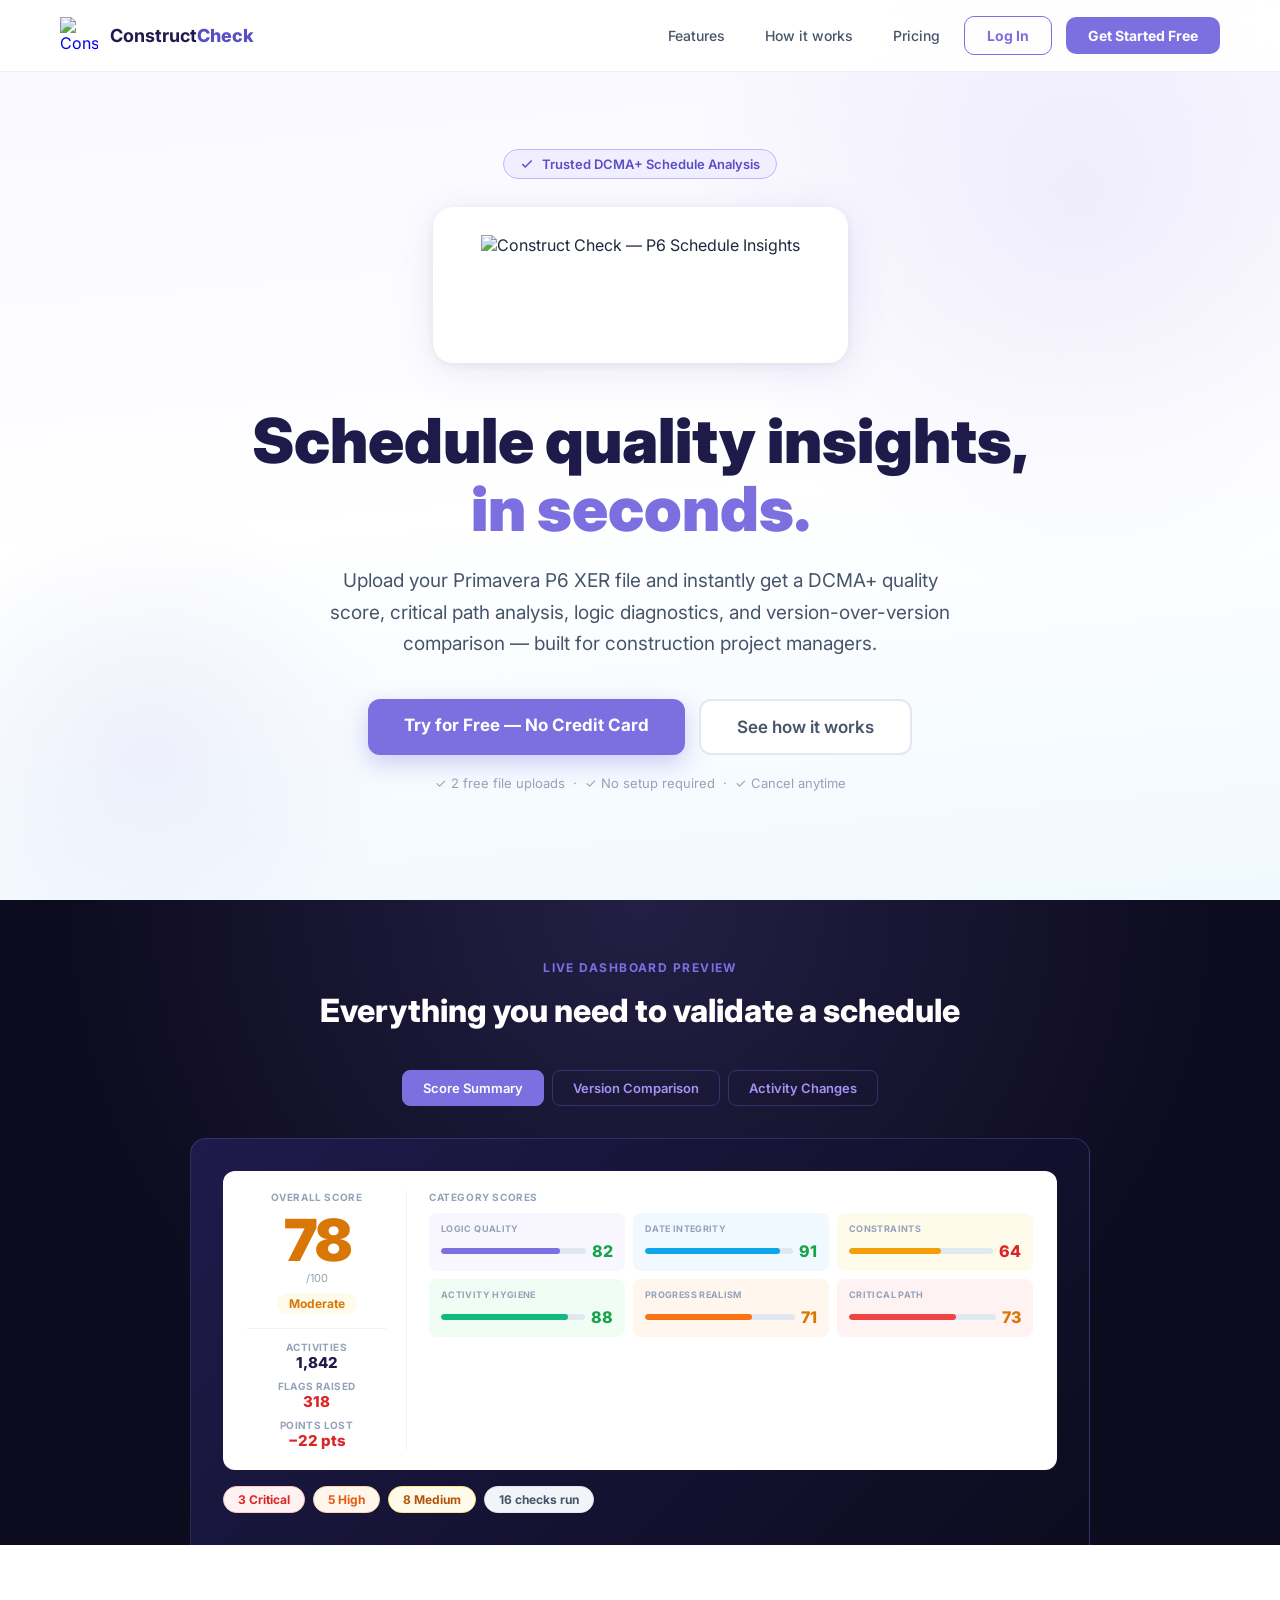
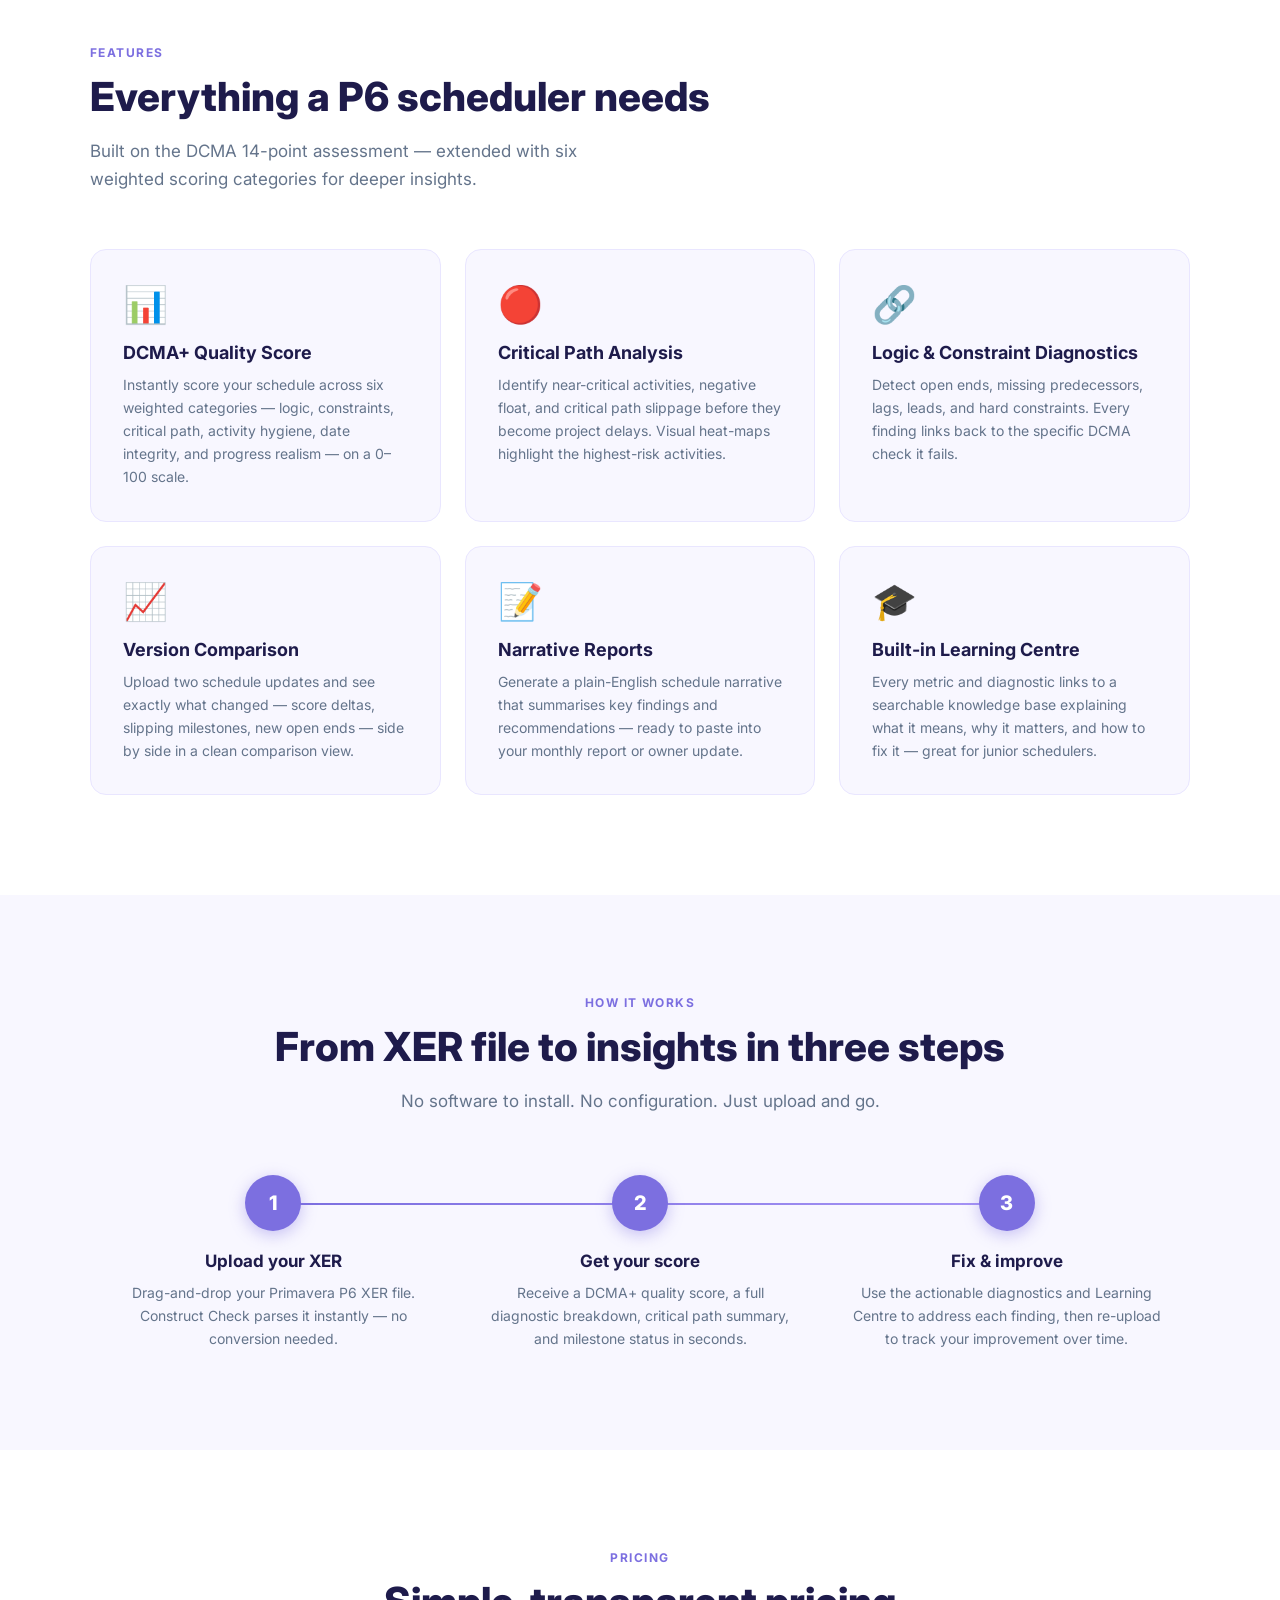
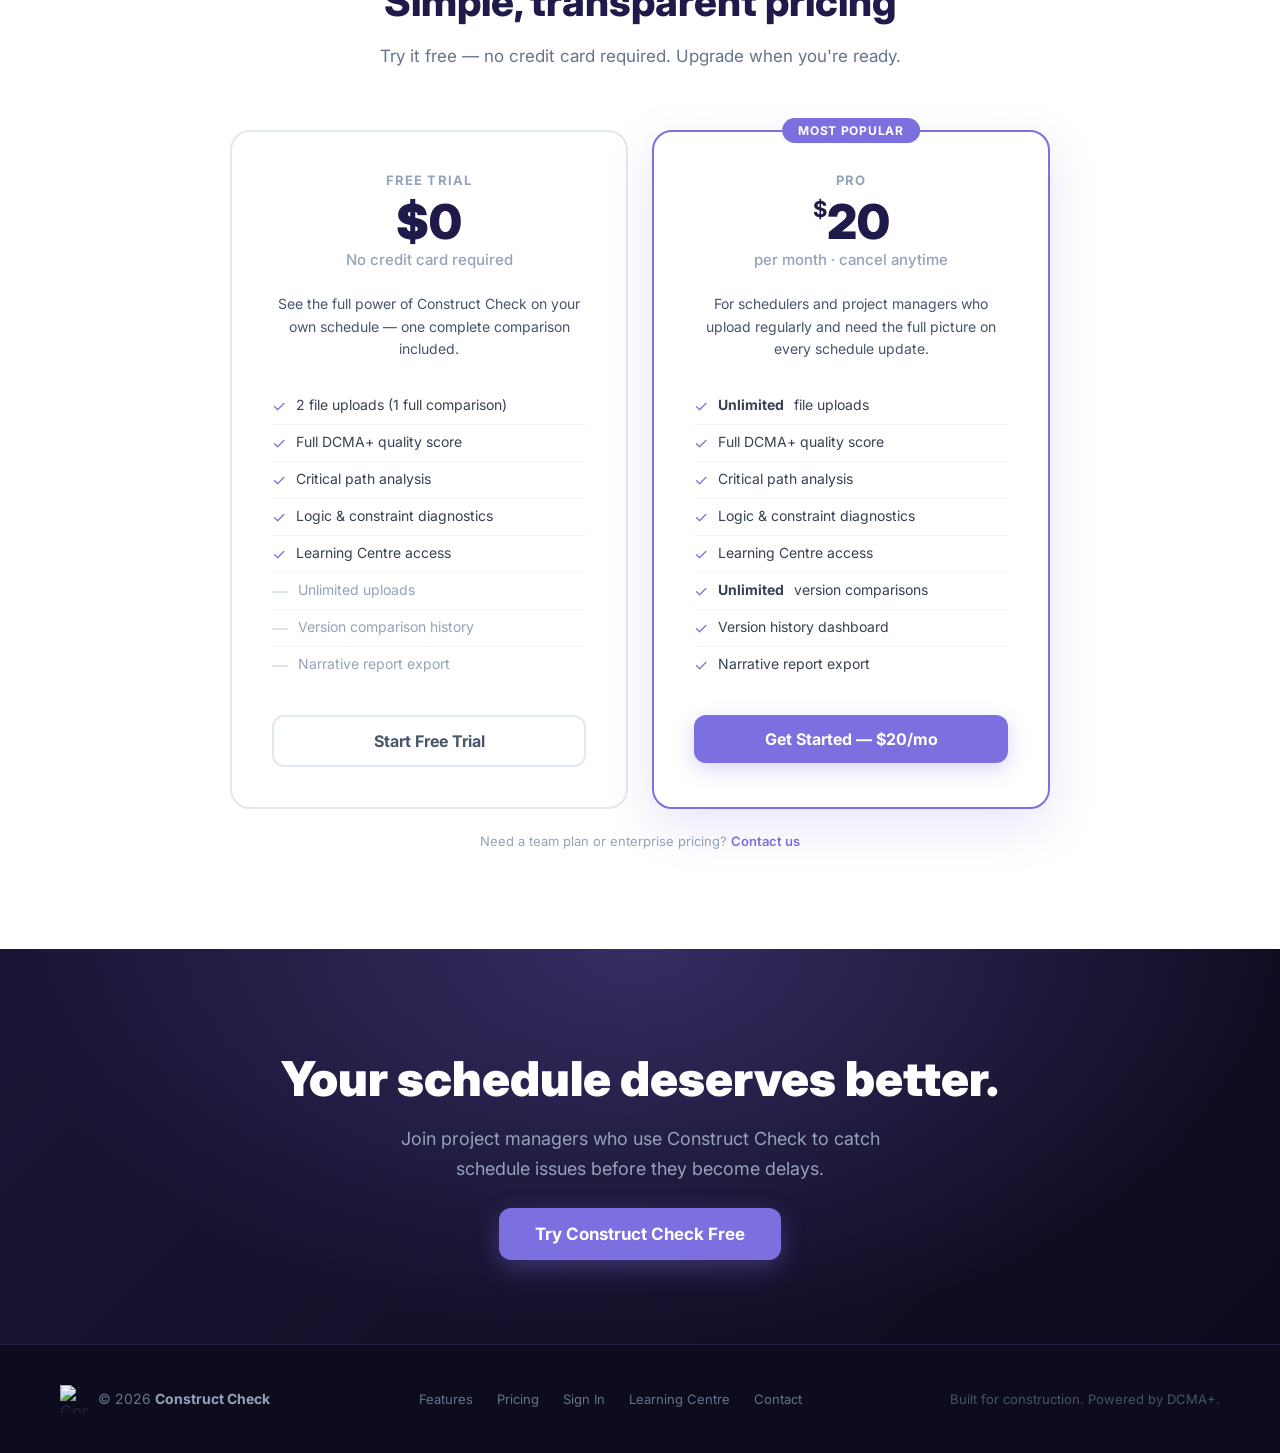
==== index.html @ 9987116f "Redesign login page (Google OAuth, email-only reset, password toggle) + rich home preview mockups - " ====
<!DOCTYPE html>
<html lang="en">
<head>
  <meta charset="UTF-8"/>
  <meta name="viewport" content="width=device-width, initial-scale=1.0"/>
  <title>Construct Check – P6 Schedule Insights</title>
  <meta name="description" content="Validate your Primavera P6 schedule instantly. DCMA+ quality scoring, critical path analysis, and version comparison for construction project managers."/>
  <link rel="icon" type="image/x-icon" href="favicon.ico"/>
  <link rel="icon" type="image/png" sizes="32x32" href="favicon-32.png"/>
  <link rel="apple-touch-icon" href="img/logo-192.png"/>
  <link rel="preconnect" href="https://fonts.googleapis.com"/>
  <link href="https://fonts.googleapis.com/css2?family=Inter:wght@400;500;600;700;800;900&display=swap" rel="stylesheet"/>
  <script src="https://cdn.jsdelivr.net/npm/@supabase/supabase-js@2/dist/umd/supabase.min.js"></script>
  <script src="js/supabase-config.js"></script>
  <script src="js/auth.js"></script>
  <style>
    *, *::before, *::after { box-sizing: border-box; margin: 0; padding: 0; }
    html { scroll-behavior: smooth; }
    body { font-family: 'Inter', sans-serif; color: #1e293b; background: #fff; overflow-x: hidden; }

    /* ── NAV ── */
    .nav {
      position: fixed; top: 0; left: 0; right: 0; z-index: 100;
      display: flex; align-items: center; justify-content: space-between;
      padding: 0 60px; height: 72px;
      background: rgba(255,255,255,0.92); backdrop-filter: blur(12px);
      border-bottom: 1px solid rgba(0,0,0,0.06);
      transition: box-shadow 0.3s;
    }
    .nav.scrolled { box-shadow: 0 4px 24px rgba(0,0,0,0.08); }
    .nav-brand { display: flex; align-items: center; gap: 12px; text-decoration: none; }
    .nav-brand img { width: 38px; height: 38px; }
    .nav-brand-name { font-size: 18px; font-weight: 700; color: #1e1b4b; }
    .nav-brand-name strong { color: #5b4ec4; font-weight: 800; }
    .nav-links { display: flex; align-items: center; gap: 8px; }
    .nav-link { padding: 8px 16px; font-size: 14px; font-weight: 500; color: #475569; text-decoration: none; border-radius: 8px; transition: color 0.2s, background 0.2s; }
    .nav-link:hover { color: #5b4ec4; background: #f0eeff; }
    .nav-btn {
      padding: 10px 22px; font-size: 14px; font-weight: 700; border-radius: 10px;
      text-decoration: none; transition: all 0.2s; cursor: pointer; border: none; font-family: 'Inter', sans-serif;
    }
    .nav-btn-outline { border: 1.5px solid #7c6fe0; color: #7c6fe0; background: transparent; }
    .nav-btn-outline:hover { background: #f0eeff; }
    .nav-btn-solid { background: #7c6fe0; color: #fff; margin-left: 6px; }
    .nav-btn-solid:hover { background: #5b4ec4; }

    /* ── HERO ── */
    .hero {
      min-height: 100vh; display: flex; flex-direction: column;
      align-items: center; justify-content: center; text-align: center;
      padding: 120px 24px 80px;
      background: linear-gradient(175deg, #f8f7ff 0%, #fff 55%, #f0f9ff 100%);
      position: relative; overflow: hidden;
    }
    .hero::before {
      content: ''; position: absolute; width: 800px; height: 800px;
      border-radius: 50%; background: radial-gradient(circle, rgba(124,111,224,0.10) 0%, transparent 70%);
      top: -200px; right: -200px; pointer-events: none;
    }
    .hero::after {
      content: ''; position: absolute; width: 500px; height: 500px;
      border-radius: 50%; background: radial-gradient(circle, rgba(91,78,196,0.07) 0%, transparent 70%);
      bottom: -100px; left: -100px; pointer-events: none;
    }
    .hero-eyebrow {
      display: inline-flex; align-items: center; gap: 8px;
      background: #f0eeff; border: 1px solid #c4b5fd; border-radius: 20px;
      padding: 6px 16px; font-size: 13px; font-weight: 600; color: #5b4ec4;
      margin-bottom: 28px; position: relative; z-index: 1;
    }
    .hero-logo {
      background: #fff; border-radius: 20px; padding: 28px 48px;
      box-shadow: 0 8px 40px rgba(91,78,196,0.12), 0 2px 8px rgba(0,0,0,0.06);
      margin-bottom: 44px; position: relative; z-index: 1;
      display: inline-block;
    }
    .hero-logo img { height: 100px; width: auto; display: block; }
    .hero h1 {
      font-size: clamp(36px, 5vw, 62px); font-weight: 900; color: #1e1b4b;
      line-height: 1.1; margin-bottom: 22px; max-width: 820px;
      position: relative; z-index: 1;
    }
    .hero h1 .accent { color: #7c6fe0; }
    .hero-sub {
      font-size: 19px; color: #475569; line-height: 1.65; max-width: 620px;
      margin: 0 auto 40px; position: relative; z-index: 1;
    }
    .hero-ctas { display: flex; gap: 14px; justify-content: center; flex-wrap: wrap; position: relative; z-index: 1; }
    .btn-hero-primary {
      padding: 16px 36px; background: #7c6fe0; color: #fff; font-size: 17px; font-weight: 700;
      border-radius: 12px; text-decoration: none; transition: all 0.2s;
      box-shadow: 0 8px 24px rgba(124,111,224,0.35);
    }
    .btn-hero-primary:hover { background: #5b4ec4; transform: translateY(-1px); box-shadow: 0 12px 32px rgba(124,111,224,0.4); }
    .btn-hero-secondary {
      padding: 16px 36px; border: 2px solid #e2e8f0; color: #475569; font-size: 17px; font-weight: 600;
      border-radius: 12px; text-decoration: none; transition: all 0.2s; background: #fff;
    }
    .btn-hero-secondary:hover { border-color: #7c6fe0; color: #5b4ec4; background: #f8f7ff; }
    .hero-note { font-size: 13px; color: #94a3b8; margin-top: 20px; position: relative; z-index: 1; }

    /* ── APP PREVIEW ── */
    .preview-section {
      background: #0d0b1e; padding: 60px 60px 0;
      text-align: center; position: relative; overflow: hidden;
    }
    .preview-section::before {
      content: ''; position: absolute; inset: 0;
      background: radial-gradient(ellipse at 50% 0%, rgba(124,111,224,0.2) 0%, transparent 65%);
    }
    .preview-label {
      font-size: 12px; font-weight: 700; color: #7c6fe0; text-transform: uppercase;
      letter-spacing: 0.12em; margin-bottom: 16px; position: relative; z-index: 1;
    }
    .preview-title {
      font-size: 32px; font-weight: 800; color: #fff; margin-bottom: 40px;
      position: relative; z-index: 1;
    }
    .preview-mockup {
      background: linear-gradient(135deg, #1e1b4b, #0d0b1e);
      border-radius: 16px 16px 0 0; border: 1px solid rgba(124,111,224,0.3);
      border-bottom: none; padding: 32px; max-width: 900px; margin: 0 auto;
      position: relative; z-index: 1;
    }
    .mock-score-row { display: flex; gap: 16px; justify-content: center; flex-wrap: wrap; }
    .mock-score-card {
      background: rgba(255,255,255,0.05); border: 1px solid rgba(124,111,224,0.25);
      border-radius: 12px; padding: 20px 24px; flex: 1; min-width: 130px; text-align: center;
    }
    .mock-score-num { font-size: 36px; font-weight: 900; }
    .mock-score-num.green { color: #4ade80; }
    .mock-score-num.amber { color: #fbbf24; }
    .mock-score-num.red { color: #f87171; }
    .mock-score-label { font-size: 11px; color: #94a3b8; text-transform: uppercase; letter-spacing: 0.06em; margin-top: 4px; }
    .mock-bar-row { margin-top: 24px; }
    .mock-bar { height: 10px; background: rgba(255,255,255,0.07); border-radius: 5px; margin: 10px 0; position: relative; overflow: hidden; }
    .mock-bar-fill { height: 100%; border-radius: 5px; }
    .mock-bar-label { display: flex; justify-content: space-between; font-size: 12px; color: #94a3b8; }

    /* ── FEATURES ── */
    .features { padding: 100px 60px; background: #fff; }
    .section-label { font-size: 12px; font-weight: 700; color: #7c6fe0; text-transform: uppercase; letter-spacing: 0.12em; margin-bottom: 12px; }
    .section-title { font-size: clamp(26px, 3.5vw, 40px); font-weight: 800; color: #1e1b4b; margin-bottom: 16px; }
    .section-sub { font-size: 17px; color: #64748b; max-width: 560px; line-height: 1.65; }
    .features-grid {
      display: grid; grid-template-columns: repeat(auto-fit, minmax(280px, 1fr));
      gap: 24px; margin-top: 56px;
    }
    .feature-card {
      background: #f8f7ff; border: 1px solid #e9e6ff; border-radius: 16px;
      padding: 32px; transition: transform 0.2s, box-shadow 0.2s;
    }
    .feature-card:hover { transform: translateY(-4px); box-shadow: 0 16px 40px rgba(124,111,224,0.12); }
    .feature-icon { font-size: 36px; margin-bottom: 16px; }
    .feature-title { font-size: 18px; font-weight: 700; color: #1e1b4b; margin-bottom: 10px; }
    .feature-desc { font-size: 14px; color: #64748b; line-height: 1.65; }

    /* ── HOW IT WORKS ── */
    .how-it-works { padding: 100px 60px; background: #f8f7ff; }
    .steps { display: flex; gap: 0; margin-top: 60px; position: relative; }
    .steps::before {
      content: ''; position: absolute; top: 28px; left: calc(16.66% + 14px);
      right: calc(16.66% + 14px); height: 2px;
      background: linear-gradient(90deg, #7c6fe0, #a593f5);
    }
    .step { flex: 1; text-align: center; padding: 0 24px; position: relative; }
    .step-number {
      width: 56px; height: 56px; border-radius: 50%; background: #7c6fe0;
      color: #fff; font-size: 20px; font-weight: 800; display: flex;
      align-items: center; justify-content: center; margin: 0 auto 20px;
      position: relative; z-index: 1; box-shadow: 0 4px 16px rgba(124,111,224,0.4);
    }
    .step-title { font-size: 17px; font-weight: 700; color: #1e1b4b; margin-bottom: 10px; }
    .step-desc { font-size: 14px; color: #64748b; line-height: 1.65; }

    /* ── PRICING ── */
    .pricing { padding: 100px 60px; background: #fff; }
    .pricing-grid {
      display: grid; grid-template-columns: 1fr 1fr; gap: 24px;
      max-width: 820px; margin: 60px auto 0;
    }
    .pricing-card {
      border: 2px solid #e2e8f0; border-radius: 20px; padding: 40px;
      position: relative; transition: transform 0.2s;
    }
    .pricing-card:hover { transform: translateY(-4px); }
    .pricing-card.featured {
      border-color: #7c6fe0;
      box-shadow: 0 16px 48px rgba(124,111,224,0.18);
    }
    .pricing-badge {
      position: absolute; top: -14px; left: 50%; transform: translateX(-50%);
      background: #7c6fe0; color: #fff; font-size: 12px; font-weight: 700;
      padding: 5px 16px; border-radius: 20px; text-transform: uppercase; letter-spacing: 0.06em;
    }
    .pricing-plan { font-size: 13px; font-weight: 700; color: #94a3b8; text-transform: uppercase; letter-spacing: 0.08em; margin-bottom: 10px; }
    .pricing-price { font-size: 48px; font-weight: 900; color: #1e1b4b; line-height: 1; }
    .pricing-price sup { font-size: 22px; vertical-align: top; margin-top: 10px; font-weight: 700; }
    .pricing-period { font-size: 15px; font-weight: 500; color: #94a3b8; margin-top: 4px; margin-bottom: 24px; }
    .pricing-desc { font-size: 14px; color: #475569; margin-bottom: 28px; line-height: 1.6; }
    .pricing-features { list-style: none; margin-bottom: 32px; }
    .pricing-features li {
      display: flex; align-items: flex-start; gap: 10px;
      font-size: 14px; color: #374151; padding: 8px 0; border-bottom: 1px solid #f1f5f9;
    }
    .pricing-features li:last-child { border-bottom: none; }
    .pricing-features li .check { color: #7c6fe0; font-size: 16px; flex-shrink: 0; }
    .pricing-features li .cross { color: #cbd5e1; font-size: 16px; flex-shrink: 0; }
    .btn-pricing {
      display: block; width: 100%; padding: 14px; border-radius: 12px;
      font-size: 16px; font-weight: 700; text-align: center; text-decoration: none;
      cursor: pointer; border: none; font-family: 'Inter', sans-serif; transition: all 0.2s;
    }
    .btn-pricing-outline { border: 2px solid #e2e8f0; color: #475569; background: #fff; }
    .btn-pricing-outline:hover { border-color: #7c6fe0; color: #5b4ec4; }
    .btn-pricing-solid { background: #7c6fe0; color: #fff; box-shadow: 0 6px 20px rgba(124,111,224,0.3); }
    .btn-pricing-solid:hover { background: #5b4ec4; }

    /* ── CTA BANNER ── */
    .cta-banner {
      padding: 100px 60px; text-align: center;
      background: linear-gradient(135deg, #1a1535 0%, #0d0b1e 100%);
      position: relative; overflow: hidden;
    }
    .cta-banner::before {
      content: ''; position: absolute; inset: 0;
      background: radial-gradient(ellipse at 50% 0%, rgba(124,111,224,0.3) 0%, transparent 70%);
    }
    .cta-banner h2 { font-size: clamp(28px, 4vw, 48px); font-weight: 900; color: #fff; margin-bottom: 16px; position: relative; z-index: 1; }
    .cta-banner p { font-size: 18px; color: #94a3b8; max-width: 520px; margin: 0 auto 40px; line-height: 1.65; position: relative; z-index: 1; }
    .cta-banner .btn-hero-primary { position: relative; z-index: 1; }

    /* ── FOOTER ── */
    footer {
      background: #0d0b1e; padding: 40px 60px;
      display: flex; align-items: center; justify-content: space-between;
      border-top: 1px solid rgba(124,111,224,0.2);
    }
    .footer-brand { display: flex; align-items: center; gap: 10px; }
    .footer-brand img { width: 28px; height: 28px; }
    .footer-brand span { font-size: 14px; color: #64748b; }
    .footer-brand span strong { color: #94a3b8; }
    .footer-links { display: flex; gap: 24px; }
    .footer-links a { font-size: 13px; color: #64748b; text-decoration: none; }
    .footer-links a:hover { color: #a593f5; }
    .footer-copy { font-size: 13px; color: #475569; }

    @media (max-width: 768px) {
      .nav { padding: 0 20px; }
      .nav-links .nav-link { display: none; }
      .hero { padding: 100px 20px 60px; }
      .hero-logo img { height: 64px; }
      .features, .how-it-works, .pricing, .cta-banner { padding: 60px 24px; }
      .preview-section { padding: 40px 24px 0; }
      .steps { flex-direction: column; gap: 32px; }
      .steps::before { display: none; }
      .pricing-grid { grid-template-columns: 1fr; }
      footer { flex-direction: column; gap: 20px; text-align: center; padding: 32px 24px; }
      .footer-links { flex-wrap: wrap; justify-content: center; }
    }

    /* ── PREVIEW TABS ── */
    .prev-tab-btn {
      padding: 9px 20px; border-radius: 8px; border: 1.5px solid rgba(124,111,224,0.3);
      background: transparent; color: #a593f5; font-size: 13px; font-weight: 600;
      cursor: pointer; transition: all 0.2s; font-family: 'Inter', sans-serif;
    }
    .prev-tab-btn.active { background: #7c6fe0; border-color: #7c6fe0; color: #fff; }
    .prev-tab-btn:hover:not(.active) { background: rgba(124,111,224,0.15); }
  </style>
</head>
<body>

<!-- ── NAV ── -->
<nav class="nav" id="mainNav">
  <a href="index.html" class="nav-brand">
    <img src="img/logo.svg" alt="Construct Check"/>
    <span class="nav-brand-name">Construct<strong>Check</strong></span>
  </a>
  <div class="nav-links">
    <a href="#features" class="nav-link">Features</a>
    <a href="#how-it-works" class="nav-link">How it works</a>
    <a href="#pricing" class="nav-link">Pricing</a>
    <a href="login.html" class="nav-btn nav-btn-outline">Log In</a>
    <a href="login.html" class="nav-btn nav-btn-solid">Get Started Free</a>
  </div>
</nav>

<!-- ── HERO ── -->
<section class="hero">
  <div class="hero-eyebrow">
    <svg width="14" height="14" viewBox="0 0 24 24" fill="none" stroke="#5b4ec4" stroke-width="2.5"><polyline points="20 6 9 17 4 12"/></svg>
    Trusted DCMA+ Schedule Analysis
  </div>

  <div class="hero-logo">
    <img src="img/logo-full.svg" alt="Construct Check — P6 Schedule Insights"/>
  </div>

  <h1>Schedule quality insights,<br/><span class="accent">in seconds.</span></h1>
  <p class="hero-sub">
    Upload your Primavera P6 XER file and instantly get a DCMA+ quality score, critical path analysis, logic diagnostics, and version-over-version comparison — built for construction project managers.
  </p>
  <div class="hero-ctas">
    <a href="login.html" class="btn-hero-primary">Try for Free — No Credit Card</a>
    <a href="#how-it-works" class="btn-hero-secondary">See how it works</a>
  </div>
  <p class="hero-note">✓ 2 free file uploads &nbsp;·&nbsp; ✓ No setup required &nbsp;·&nbsp; ✓ Cancel anytime</p>
</section>

<!-- ── APP PREVIEW ── -->
<section class="preview-section">
  <p class="preview-label">Live Dashboard Preview</p>
  <h2 class="preview-title">Everything you need to validate a schedule</h2>

  <!-- Preview tab switcher -->
  <div style="display:flex;justify-content:center;gap:8px;margin-bottom:32px;position:relative;z-index:1;">
    <button class="prev-tab-btn active" onclick="showPreview('score')" id="ptb-score">Score Summary</button>
    <button class="prev-tab-btn" onclick="showPreview('compare')" id="ptb-compare">Version Comparison</button>
    <button class="prev-tab-btn" onclick="showPreview('changes')" id="ptb-changes">Activity Changes</button>
  </div>

  <!-- Score Summary Preview -->
  <div class="preview-mockup" id="preview-score">
    <!-- Top: overall + category cards -->
    <div style="display:grid;grid-template-columns:160px 1fr;gap:0;background:#fff;border-radius:12px;padding:20px 24px;margin-bottom:16px;text-align:left;">
      <div style="text-align:center;padding-right:20px;border-right:1px solid #f1f0fb;">
        <div style="font-size:10px;font-weight:700;color:#94a3b8;text-transform:uppercase;letter-spacing:0.06em;margin-bottom:8px;">Overall Score</div>
        <div style="font-size:58px;font-weight:900;color:#d97706;line-height:1;letter-spacing:-2px;">78</div>
        <div style="font-size:11px;color:#94a3b8;margin-top:2px;">/100</div>
        <div style="margin-top:8px;display:inline-block;padding:3px 12px;background:#fffbeb;color:#d97706;border-radius:20px;font-size:12px;font-weight:700;">Moderate</div>
        <div style="margin-top:14px;border-top:1px solid #f1f0fb;padding-top:12px;display:flex;flex-direction:column;gap:8px;">
          <div><div style="font-size:10px;color:#94a3b8;font-weight:700;text-transform:uppercase;letter-spacing:0.04em;">Activities</div><div style="font-size:15px;font-weight:800;color:#1e1b4b;">1,842</div></div>
          <div><div style="font-size:10px;color:#94a3b8;font-weight:700;text-transform:uppercase;letter-spacing:0.04em;">Flags Raised</div><div style="font-size:15px;font-weight:800;color:#dc2626;">318</div></div>
          <div><div style="font-size:10px;color:#94a3b8;font-weight:700;text-transform:uppercase;letter-spacing:0.04em;">Points Lost</div><div style="font-size:15px;font-weight:800;color:#dc2626;">−22 pts</div></div>
        </div>
      </div>
      <div style="padding-left:22px;">
        <div style="font-size:10px;font-weight:700;color:#94a3b8;text-transform:uppercase;letter-spacing:0.06em;margin-bottom:10px;">Category Scores</div>
        <div style="display:grid;grid-template-columns:repeat(3,1fr);gap:8px;">
          <div style="background:#f8f7ff;border-radius:8px;padding:10px 12px;">
            <div style="font-size:9px;font-weight:700;color:#94a3b8;text-transform:uppercase;letter-spacing:0.04em;margin-bottom:7px;">Logic Quality</div>
            <div style="display:flex;align-items:center;gap:6px;">
              <div style="flex:1;background:#e2e8f0;border-radius:3px;height:6px;overflow:hidden;"><div style="width:82%;background:#7c6fe0;height:100%;border-radius:3px;"></div></div>
              <span style="font-size:16px;font-weight:800;color:#16a34a;">82</span>
            </div>
          </div>
          <div style="background:#f0f9ff;border-radius:8px;padding:10px 12px;">
            <div style="font-size:9px;font-weight:700;color:#94a3b8;text-transform:uppercase;letter-spacing:0.04em;margin-bottom:7px;">Date Integrity</div>
            <div style="display:flex;align-items:center;gap:6px;">
              <div style="flex:1;background:#e2e8f0;border-radius:3px;height:6px;overflow:hidden;"><div style="width:91%;background:#0ea5e9;height:100%;border-radius:3px;"></div></div>
              <span style="font-size:16px;font-weight:800;color:#16a34a;">91</span>
            </div>
          </div>
          <div style="background:#fffbeb;border-radius:8px;padding:10px 12px;">
            <div style="font-size:9px;font-weight:700;color:#94a3b8;text-transform:uppercase;letter-spacing:0.04em;margin-bottom:7px;">Constraints</div>
            <div style="display:flex;align-items:center;gap:6px;">
              <div style="flex:1;background:#e2e8f0;border-radius:3px;height:6px;overflow:hidden;"><div style="width:64%;background:#f59e0b;height:100%;border-radius:3px;"></div></div>
              <span style="font-size:16px;font-weight:800;color:#dc2626;">64</span>
            </div>
          </div>
          <div style="background:#f0fdf4;border-radius:8px;padding:10px 12px;">
            <div style="font-size:9px;font-weight:700;color:#94a3b8;text-transform:uppercase;letter-spacing:0.04em;margin-bottom:7px;">Activity Hygiene</div>
            <div style="display:flex;align-items:center;gap:6px;">
              <div style="flex:1;background:#e2e8f0;border-radius:3px;height:6px;overflow:hidden;"><div style="width:88%;background:#10b981;height:100%;border-radius:3px;"></div></div>
              <span style="font-size:16px;font-weight:800;color:#16a34a;">88</span>
            </div>
          </div>
          <div style="background:#fff7ed;border-radius:8px;padding:10px 12px;">
            <div style="font-size:9px;font-weight:700;color:#94a3b8;text-transform:uppercase;letter-spacing:0.04em;margin-bottom:7px;">Progress Realism</div>
            <div style="display:flex;align-items:center;gap:6px;">
              <div style="flex:1;background:#e2e8f0;border-radius:3px;height:6px;overflow:hidden;"><div style="width:71%;background:#f97316;height:100%;border-radius:3px;"></div></div>
              <span style="font-size:16px;font-weight:800;color:#d97706;">71</span>
            </div>
          </div>
          <div style="background:#fef2f2;border-radius:8px;padding:10px 12px;">
            <div style="font-size:9px;font-weight:700;color:#94a3b8;text-transform:uppercase;letter-spacing:0.04em;margin-bottom:7px;">Critical Path</div>
            <div style="display:flex;align-items:center;gap:6px;">
              <div style="flex:1;background:#e2e8f0;border-radius:3px;height:6px;overflow:hidden;"><div style="width:73%;background:#ef4444;height:100%;border-radius:3px;"></div></div>
              <span style="font-size:16px;font-weight:800;color:#d97706;">73</span>
            </div>
          </div>
        </div>
      </div>
    </div>
    <!-- Issue chips row -->
    <div style="display:flex;gap:8px;flex-wrap:wrap;">
      <span style="padding:5px 14px;background:#fef2f2;color:#dc2626;border:1px solid #fecaca;border-radius:20px;font-size:12px;font-weight:700;">3 Critical</span>
      <span style="padding:5px 14px;background:#fff7ed;color:#ea580c;border:1px solid #fed7aa;border-radius:20px;font-size:12px;font-weight:700;">5 High</span>
      <span style="padding:5px 14px;background:#fffbeb;color:#b45309;border:1px solid #fde68a;border-radius:20px;font-size:12px;font-weight:700;">8 Medium</span>
      <span style="padding:5px 14px;background:#f1f5f9;color:#475569;border:1px solid #e2e8f0;border-radius:20px;font-size:12px;font-weight:700;">16 checks run</span>
    </div>
  </div>

  <!-- Version Comparison Preview -->
  <div class="preview-mockup" id="preview-compare" style="display:none;">
    <div style="background:#fff;border-radius:12px;padding:20px 24px;margin-bottom:16px;text-align:left;">
      <div style="font-size:13px;font-weight:700;color:#1e1b4b;margin-bottom:16px;">Score Category Comparison &nbsp;<span style="font-size:11px;color:#94a3b8;font-weight:400;">Update 3 → Update 4</span></div>
      <div style="display:grid;grid-template-columns:repeat(3,1fr);gap:10px;margin-bottom:14px;">
        <div style="background:#fffbeb;border-radius:8px;padding:10px 12px;">
          <div style="font-size:9px;font-weight:700;color:#94a3b8;text-transform:uppercase;letter-spacing:0.04em;margin-bottom:8px;">Logic Quality</div>
          <div style="margin-bottom:5px;"><div style="display:flex;justify-content:space-between;margin-bottom:2px;"><span style="font-size:10px;color:#94a3b8;">Prior</span><span style="font-size:11px;color:#94a3b8;font-weight:600;">84</span></div><div style="background:#e2e8f0;border-radius:3px;height:5px;overflow:hidden;"><div style="width:84%;background:#94a3b8;height:100%;border-radius:3px;"></div></div></div>
          <div style="margin-bottom:7px;"><div style="display:flex;justify-content:space-between;margin-bottom:2px;"><span style="font-size:10px;font-weight:600;color:#374151;">Current</span><span style="font-size:15px;font-weight:800;color:#d97706;">82</span></div><div style="background:#e2e8f0;border-radius:3px;height:7px;overflow:hidden;"><div style="width:82%;background:#7c6fe0;height:100%;border-radius:3px;"></div></div></div>
          <div style="border-top:1px solid #dc262633;padding-top:6px;display:flex;justify-content:space-between;"><span style="font-size:10px;color:#64748b;">Change</span><span style="font-size:12px;font-weight:700;color:#dc2626;">-2 ↓</span></div>
        </div>
        <div style="background:#f0f9ff;border-radius:8px;padding:10px 12px;">
          <div style="font-size:9px;font-weight:700;color:#94a3b8;text-transform:uppercase;letter-spacing:0.04em;margin-bottom:8px;">Date Integrity</div>
          <div style="margin-bottom:5px;"><div style="display:flex;justify-content:space-between;margin-bottom:2px;"><span style="font-size:10px;color:#94a3b8;">Prior</span><span style="font-size:11px;color:#94a3b8;font-weight:600;">88</span></div><div style="background:#e2e8f0;border-radius:3px;height:5px;overflow:hidden;"><div style="width:88%;background:#94a3b8;height:100%;border-radius:3px;"></div></div></div>
          <div style="margin-bottom:7px;"><div style="display:flex;justify-content:space-between;margin-bottom:2px;"><span style="font-size:10px;font-weight:600;color:#374151;">Current</span><span style="font-size:15px;font-weight:800;color:#16a34a;">91</span></div><div style="background:#e2e8f0;border-radius:3px;height:7px;overflow:hidden;"><div style="width:91%;background:#0ea5e9;height:100%;border-radius:3px;"></div></div></div>
          <div style="border-top:1px solid #16a34a33;padding-top:6px;display:flex;justify-content:space-between;"><span style="font-size:10px;color:#64748b;">Change</span><span style="font-size:12px;font-weight:700;color:#16a34a;">+3 ↑</span></div>
        </div>
        <div style="background:#fef2f2;border-radius:8px;padding:10px 12px;">
          <div style="font-size:9px;font-weight:700;color:#94a3b8;text-transform:uppercase;letter-spacing:0.04em;margin-bottom:8px;">Constraints</div>
          <div style="margin-bottom:5px;"><div style="display:flex;justify-content:space-between;margin-bottom:2px;"><span style="font-size:10px;color:#94a3b8;">Prior</span><span style="font-size:11px;color:#94a3b8;font-weight:600;">70</span></div><div style="background:#e2e8f0;border-radius:3px;height:5px;overflow:hidden;"><div style="width:70%;background:#94a3b8;height:100%;border-radius:3px;"></div></div></div>
          <div style="margin-bottom:7px;"><div style="display:flex;justify-content:space-between;margin-bottom:2px;"><span style="font-size:10px;font-weight:600;color:#374151;">Current</span><span style="font-size:15px;font-weight:800;color:#dc2626;">64</span></div><div style="background:#e2e8f0;border-radius:3px;height:7px;overflow:hidden;"><div style="width:64%;background:#f59e0b;height:100%;border-radius:3px;"></div></div></div>
          <div style="border-top:1px solid #dc262633;padding-top:6px;display:flex;justify-content:space-between;"><span style="font-size:10px;color:#64748b;">Change</span><span style="font-size:12px;font-weight:700;color:#dc2626;">-6 ↓</span></div>
        </div>
        <div style="background:#f0fdf4;border-radius:8px;padding:10px 12px;">
          <div style="font-size:9px;font-weight:700;color:#94a3b8;text-transform:uppercase;letter-spacing:0.04em;margin-bottom:8px;">Activity Hygiene</div>
          <div style="margin-bottom:5px;"><div style="display:flex;justify-content:space-between;margin-bottom:2px;"><span style="font-size:10px;color:#94a3b8;">Prior</span><span style="font-size:11px;color:#94a3b8;font-weight:600;">85</span></div><div style="background:#e2e8f0;border-radius:3px;height:5px;overflow:hidden;"><div style="width:85%;background:#94a3b8;height:100%;border-radius:3px;"></div></div></div>
          <div style="margin-bottom:7px;"><div style="display:flex;justify-content:space-between;margin-bottom:2px;"><span style="font-size:10px;font-weight:600;color:#374151;">Current</span><span style="font-size:15px;font-weight:800;color:#16a34a;">88</span></div><div style="background:#e2e8f0;border-radius:3px;height:7px;overflow:hidden;"><div style="width:88%;background:#10b981;height:100%;border-radius:3px;"></div></div></div>
          <div style="border-top:1px solid #16a34a33;padding-top:6px;display:flex;justify-content:space-between;"><span style="font-size:10px;color:#64748b;">Change</span><span style="font-size:12px;font-weight:700;color:#16a34a;">+3 ↑</span></div>
        </div>
        <div style="background:#fff7ed;border-radius:8px;padding:10px 12px;">
          <div style="font-size:9px;font-weight:700;color:#94a3b8;text-transform:uppercase;letter-spacing:0.04em;margin-bottom:8px;">Progress Realism</div>
          <div style="margin-bottom:5px;"><div style="display:flex;justify-content:space-between;margin-bottom:2px;"><span style="font-size:10px;color:#94a3b8;">Prior</span><span style="font-size:11px;color:#94a3b8;font-weight:600;">68</span></div><div style="background:#e2e8f0;border-radius:3px;height:5px;overflow:hidden;"><div style="width:68%;background:#94a3b8;height:100%;border-radius:3px;"></div></div></div>
          <div style="margin-bottom:7px;"><div style="display:flex;justify-content:space-between;margin-bottom:2px;"><span style="font-size:10px;font-weight:600;color:#374151;">Current</span><span style="font-size:15px;font-weight:800;color:#d97706;">71</span></div><div style="background:#e2e8f0;border-radius:3px;height:7px;overflow:hidden;"><div style="width:71%;background:#f97316;height:100%;border-radius:3px;"></div></div></div>
          <div style="border-top:1px solid #16a34a33;padding-top:6px;display:flex;justify-content:space-between;"><span style="font-size:10px;color:#64748b;">Change</span><span style="font-size:12px;font-weight:700;color:#16a34a;">+3 ↑</span></div>
        </div>
        <div style="background:#fef2f2;border-radius:8px;padding:10px 12px;">
          <div style="font-size:9px;font-weight:700;color:#94a3b8;text-transform:uppercase;letter-spacing:0.04em;margin-bottom:8px;">Critical Path</div>
          <div style="margin-bottom:5px;"><div style="display:flex;justify-content:space-between;margin-bottom:2px;"><span style="font-size:10px;color:#94a3b8;">Prior</span><span style="font-size:11px;color:#94a3b8;font-weight:600;">76</span></div><div style="background:#e2e8f0;border-radius:3px;height:5px;overflow:hidden;"><div style="width:76%;background:#94a3b8;height:100%;border-radius:3px;"></div></div></div>
          <div style="margin-bottom:7px;"><div style="display:flex;justify-content:space-between;margin-bottom:2px;"><span style="font-size:10px;font-weight:600;color:#374151;">Current</span><span style="font-size:15px;font-weight:800;color:#d97706;">73</span></div><div style="background:#e2e8f0;border-radius:3px;height:7px;overflow:hidden;"><div style="width:73%;background:#ef4444;height:100%;border-radius:3px;"></div></div></div>
          <div style="border-top:1px solid #dc262633;padding-top:6px;display:flex;justify-content:space-between;"><span style="font-size:10px;color:#64748b;">Change</span><span style="font-size:12px;font-weight:700;color:#dc2626;">-3 ↓</span></div>
        </div>
      </div>
      <div style="background:#1e1b4b;border-radius:10px;padding:14px 18px;display:flex;align-items:center;gap:20px;">
        <div>
          <div style="font-size:10px;font-weight:700;color:#94a3b8;text-transform:uppercase;letter-spacing:0.05em;margin-bottom:4px;">Overall Score</div>
          <div style="display:flex;align-items:baseline;gap:10px;">
            <span style="font-size:14px;color:#94a3b8;">76 prior</span>
            <span style="font-size:28px;font-weight:900;color:#d97706;line-height:1;">78</span>
            <span style="font-size:14px;font-weight:700;color:#16a34a;">+2 ↑</span>
          </div>
        </div>
        <div style="flex:1;">
          <div style="background:rgba(255,255,255,0.1);border-radius:4px;height:8px;overflow:hidden;margin-bottom:6px;"><div style="width:76%;background:#94a3b8;height:100%;border-radius:4px;"></div></div>
          <div style="background:rgba(255,255,255,0.1);border-radius:4px;height:8px;overflow:hidden;"><div style="width:78%;background:#d97706;height:100%;border-radius:4px;"></div></div>
        </div>
      </div>
    </div>
  </div>

  <!-- Activity Changes Preview -->
  <div class="preview-mockup" id="preview-changes" style="display:none;text-align:left;">
    <div style="background:#fff;border-radius:12px;padding:0;overflow:hidden;">
      <div style="padding:14px 20px;border-bottom:1px solid #f1f5f9;display:flex;align-items:center;justify-content:space-between;">
        <span style="font-size:13px;font-weight:700;color:#1e1b4b;">Activity Changes &nbsp;<span style="background:#f0eeff;color:#7c6fe0;border-radius:20px;padding:2px 10px;font-size:11px;">48 changes</span></span>
        <span style="font-size:12px;color:#94a3b8;">Update 3 → Update 4</span>
      </div>
      <table style="width:100%;border-collapse:collapse;font-size:12px;">
        <thead>
          <tr style="background:#f8fafc;">
            <th style="padding:9px 14px;text-align:left;font-size:10px;font-weight:700;color:#64748b;text-transform:uppercase;letter-spacing:0.05em;border-bottom:1px solid #e2e8f0;">Activity ID</th>
            <th style="padding:9px 14px;text-align:left;font-size:10px;font-weight:700;color:#64748b;text-transform:uppercase;letter-spacing:0.05em;border-bottom:1px solid #e2e8f0;">Activity Name</th>
            <th style="padding:9px 14px;text-align:left;font-size:10px;font-weight:700;color:#94a3b8;text-transform:uppercase;letter-spacing:0.05em;border-bottom:1px solid #e2e8f0;">Start — Prior</th>
            <th style="padding:9px 14px;text-align:left;font-size:10px;font-weight:700;color:#1e1b4b;text-transform:uppercase;letter-spacing:0.05em;border-bottom:1px solid #e2e8f0;">Start — Current</th>
            <th style="padding:9px 14px;text-align:left;font-size:10px;font-weight:700;color:#94a3b8;text-transform:uppercase;letter-spacing:0.05em;border-bottom:1px solid #e2e8f0;">Finish — Prior</th>
            <th style="padding:9px 14px;text-align:left;font-size:10px;font-weight:700;color:#1e1b4b;text-transform:uppercase;letter-spacing:0.05em;border-bottom:1px solid #e2e8f0;">Finish — Current</th>
            <th style="padding:9px 14px;text-align:right;font-size:10px;font-weight:700;color:#64748b;text-transform:uppercase;letter-spacing:0.05em;border-bottom:1px solid #e2e8f0;">Variance</th>
          </tr>
        </thead>
        <tbody>
          <tr style="background:#fff;">
            <td style="padding:9px 14px;border-bottom:1px solid #f8fafc;"><code style="font-size:11px;background:#f1f5f9;padding:2px 6px;border-radius:4px;color:#475569;">CN.205.1040</code></td>
            <td style="padding:9px 14px;border-bottom:1px solid #f8fafc;color:#1e1b4b;font-weight:500;max-width:220px;overflow:hidden;text-overflow:ellipsis;white-space:nowrap;">Install Primary Structural Steel</td>
            <td style="padding:9px 14px;border-bottom:1px solid #f8fafc;color:#94a3b8;">Mar 3, 2026</td>
            <td style="padding:9px 14px;border-bottom:1px solid #f8fafc;color:#1e1b4b;font-weight:600;">Mar 10, 2026</td>
            <td style="padding:9px 14px;border-bottom:1px solid #f8fafc;color:#94a3b8;">Apr 18, 2026</td>
            <td style="padding:9px 14px;border-bottom:1px solid #f8fafc;color:#1e1b4b;font-weight:600;">Apr 25, 2026</td>
            <td style="padding:9px 14px;border-bottom:1px solid #f8fafc;text-align:right;font-weight:700;color:#dc2626;">+7d</td>
          </tr>
          <tr style="background:#fafafa;">
            <td style="padding:9px 14px;border-bottom:1px solid #f8fafc;"><code style="font-size:11px;background:#f1f5f9;padding:2px 6px;border-radius:4px;color:#475569;">CN.310.2210</code></td>
            <td style="padding:9px 14px;border-bottom:1px solid #f8fafc;color:#1e1b4b;font-weight:500;max-width:220px;overflow:hidden;text-overflow:ellipsis;white-space:nowrap;">Mechanical Rough-In — Level 3</td>
            <td style="padding:9px 14px;border-bottom:1px solid #f8fafc;color:#94a3b8;">Apr 14, 2026</td>
            <td style="padding:9px 14px;border-bottom:1px solid #f8fafc;color:#1e1b4b;font-weight:600;">Apr 14, 2026</td>
            <td style="padding:9px 14px;border-bottom:1px solid #f8fafc;color:#94a3b8;">May 29, 2026</td>
            <td style="padding:9px 14px;border-bottom:1px solid #f8fafc;color:#1e1b4b;font-weight:600;">Jun 5, 2026</td>
            <td style="padding:9px 14px;border-bottom:1px solid #f8fafc;text-align:right;font-weight:700;color:#dc2626;">+7d</td>
          </tr>
          <tr style="background:#fff;">
            <td style="padding:9px 14px;border-bottom:1px solid #f8fafc;"><code style="font-size:11px;background:#f1f5f9;padding:2px 6px;border-radius:4px;color:#475569;">PC.100.0550</code></td>
            <td style="padding:9px 14px;border-bottom:1px solid #f8fafc;color:#1e1b4b;font-weight:500;max-width:220px;overflow:hidden;text-overflow:ellipsis;white-space:nowrap;">Site Clearing &amp; Grading Complete</td>
            <td style="padding:9px 14px;border-bottom:1px solid #f8fafc;color:#94a3b8;">Feb 2, 2026</td>
            <td style="padding:9px 14px;border-bottom:1px solid #f8fafc;color:#1e1b4b;font-weight:600;">Jan 28, 2026</td>
            <td style="padding:9px 14px;border-bottom:1px solid #f8fafc;color:#94a3b8;">Feb 20, 2026</td>
            <td style="padding:9px 14px;border-bottom:1px solid #f8fafc;color:#1e1b4b;font-weight:600;">Feb 17, 2026</td>
            <td style="padding:9px 14px;border-bottom:1px solid #f8fafc;text-align:right;font-weight:700;color:#16a34a;">−3d</td>
          </tr>
          <tr style="background:#fafafa;">
            <td style="padding:9px 14px;border-bottom:1px solid #f8fafc;"><code style="font-size:11px;background:#f1f5f9;padding:2px 6px;border-radius:4px;color:#475569;">CN.408.3310</code></td>
            <td style="padding:9px 14px;border-bottom:1px solid #f8fafc;color:#1e1b4b;font-weight:500;max-width:220px;overflow:hidden;text-overflow:ellipsis;white-space:nowrap;">HV Cable Terminations — Substation</td>
            <td style="padding:9px 14px;border-bottom:1px solid #f8fafc;color:#94a3b8;">Jun 8, 2026</td>
            <td style="padding:9px 14px;border-bottom:1px solid #f8fafc;color:#1e1b4b;font-weight:600;">Jun 22, 2026</td>
            <td style="padding:9px 14px;border-bottom:1px solid #f8fafc;color:#94a3b8;">Jul 3, 2026</td>
            <td style="padding:9px 14px;border-bottom:1px solid #f8fafc;color:#1e1b4b;font-weight:600;">Jul 17, 2026</td>
            <td style="padding:9px 14px;border-bottom:1px solid #f8fafc;text-align:right;font-weight:700;color:#dc2626;">+14d</td>
          </tr>
        </tbody>
      </table>
      <div style="padding:10px 20px;background:#f8fafc;border-top:1px solid #f1f5f9;font-size:11px;color:#94a3b8;">Showing 4 of 48 changes · <span style="color:#7c6fe0;font-weight:600;">Export to Excel →</span></div>
    </div>
  </div>

</section>

<!-- ── FEATURES ── -->
<section class="features" id="features">
  <div style="max-width:1100px;margin:0 auto;">
    <p class="section-label">Features</p>
    <h2 class="section-title">Everything a P6 scheduler needs</h2>
    <p class="section-sub">Built on the DCMA 14-point assessment — extended with six weighted scoring categories for deeper insights.</p>
    <div class="features-grid">
      <div class="feature-card">
        <div class="feature-icon">📊</div>
        <h3 class="feature-title">DCMA+ Quality Score</h3>
        <p class="feature-desc">Instantly score your schedule across six weighted categories — logic, constraints, critical path, activity hygiene, date integrity, and progress realism — on a 0–100 scale.</p>
      </div>
      <div class="feature-card">
        <div class="feature-icon">🔴</div>
        <h3 class="feature-title">Critical Path Analysis</h3>
        <p class="feature-desc">Identify near-critical activities, negative float, and critical path slippage before they become project delays. Visual heat-maps highlight the highest-risk activities.</p>
      </div>
      <div class="feature-card">
        <div class="feature-icon">🔗</div>
        <h3 class="feature-title">Logic &amp; Constraint Diagnostics</h3>
        <p class="feature-desc">Detect open ends, missing predecessors, lags, leads, and hard constraints. Every finding links back to the specific DCMA check it fails.</p>
      </div>
      <div class="feature-card">
        <div class="feature-icon">📈</div>
        <h3 class="feature-title">Version Comparison</h3>
        <p class="feature-desc">Upload two schedule updates and see exactly what changed — score deltas, slipping milestones, new open ends — side by side in a clean comparison view.</p>
      </div>
      <div class="feature-card">
        <div class="feature-icon">📝</div>
        <h3 class="feature-title">Narrative Reports</h3>
        <p class="feature-desc">Generate a plain-English schedule narrative that summarises key findings and recommendations — ready to paste into your monthly report or owner update.</p>
      </div>
      <div class="feature-card">
        <div class="feature-icon">🎓</div>
        <h3 class="feature-title">Built-in Learning Centre</h3>
        <p class="feature-desc">Every metric and diagnostic links to a searchable knowledge base explaining what it means, why it matters, and how to fix it — great for junior schedulers.</p>
      </div>
    </div>
  </div>
</section>

<!-- ── HOW IT WORKS ── -->
<section class="how-it-works" id="how-it-works">
  <div style="max-width:1100px;margin:0 auto;text-align:center;">
    <p class="section-label">How it works</p>
    <h2 class="section-title">From XER file to insights in three steps</h2>
    <p class="section-sub" style="margin:0 auto">No software to install. No configuration. Just upload and go.</p>
    <div class="steps">
      <div class="step">
        <div class="step-number">1</div>
        <h3 class="step-title">Upload your XER</h3>
        <p class="step-desc">Drag-and-drop your Primavera P6 XER file. Construct Check parses it instantly — no conversion needed.</p>
      </div>
      <div class="step">
        <div class="step-number">2</div>
        <h3 class="step-title">Get your score</h3>
        <p class="step-desc">Receive a DCMA+ quality score, a full diagnostic breakdown, critical path summary, and milestone status in seconds.</p>
      </div>
      <div class="step">
        <div class="step-number">3</div>
        <h3 class="step-title">Fix &amp; improve</h3>
        <p class="step-desc">Use the actionable diagnostics and Learning Centre to address each finding, then re-upload to track your improvement over time.</p>
      </div>
    </div>
  </div>
</section>

<!-- ── PRICING ── -->
<section class="pricing" id="pricing">
  <div style="max-width:1100px;margin:0 auto;text-align:center;">
    <p class="section-label">Pricing</p>
    <h2 class="section-title">Simple, transparent pricing</h2>
    <p class="section-sub" style="margin:0 auto">Try it free — no credit card required. Upgrade when you're ready.</p>
    <div class="pricing-grid">

      <div class="pricing-card">
        <p class="pricing-plan">Free Trial</p>
        <div class="pricing-price">$0</div>
        <p class="pricing-period">No credit card required</p>
        <p class="pricing-desc">See the full power of Construct Check on your own schedule — one complete comparison included.</p>
        <ul class="pricing-features">
          <li><span class="check">✓</span> 2 file uploads (1 full comparison)</li>
          <li><span class="check">✓</span> Full DCMA+ quality score</li>
          <li><span class="check">✓</span> Critical path analysis</li>
          <li><span class="check">✓</span> Logic &amp; constraint diagnostics</li>
          <li><span class="check">✓</span> Learning Centre access</li>
          <li><span class="cross">—</span> <span style="color:#94a3b8">Unlimited uploads</span></li>
          <li><span class="cross">—</span> <span style="color:#94a3b8">Version comparison history</span></li>
          <li><span class="cross">—</span> <span style="color:#94a3b8">Narrative report export</span></li>
        </ul>
        <a href="login.html" class="btn-pricing btn-pricing-outline">Start Free Trial</a>
      </div>

      <div class="pricing-card featured">
        <div class="pricing-badge">Most Popular</div>
        <p class="pricing-plan">Pro</p>
        <div class="pricing-price"><sup>$</sup>20</div>
        <p class="pricing-period">per month · cancel anytime</p>
        <p class="pricing-desc">For schedulers and project managers who upload regularly and need the full picture on every schedule update.</p>
        <ul class="pricing-features">
          <li><span class="check">✓</span> <strong>Unlimited</strong> file uploads</li>
          <li><span class="check">✓</span> Full DCMA+ quality score</li>
          <li><span class="check">✓</span> Critical path analysis</li>
          <li><span class="check">✓</span> Logic &amp; constraint diagnostics</li>
          <li><span class="check">✓</span> Learning Centre access</li>
          <li><span class="check">✓</span> <strong>Unlimited</strong> version comparisons</li>
          <li><span class="check">✓</span> Version history dashboard</li>
          <li><span class="check">✓</span> Narrative report export</li>
        </ul>
        <a href="login.html" class="btn-pricing btn-pricing-solid">Get Started — $20/mo</a>
      </div>

    </div>
    <p style="font-size:13px;color:#94a3b8;margin-top:24px;">
      Need a team plan or enterprise pricing? <a href="mailto:hello@constructcheck.com" style="color:#7c6fe0;text-decoration:none;font-weight:600;">Contact us</a>
    </p>
  </div>
</section>

<!-- ── CTA BANNER ── -->
<section class="cta-banner">
  <h2>Your schedule deserves better.</h2>
  <p>Join project managers who use Construct Check to catch schedule issues before they become delays.</p>
  <a href="login.html" class="btn-hero-primary">Try Construct Check Free</a>
</section>

<!-- ── FOOTER ── -->
<footer>
  <div class="footer-brand">
    <img src="img/logo.svg" alt="Construct Check"/>
    <span>© 2026 <strong>Construct Check</strong></span>
  </div>
  <div class="footer-links">
    <a href="#features">Features</a>
    <a href="#pricing">Pricing</a>
    <a href="login.html">Sign In</a>
    <a href="learn.html">Learning Centre</a>
    <a href="mailto:hello@constructcheck.com">Contact</a>
  </div>
  <div class="footer-copy">Built for construction. Powered by DCMA+.</div>
</footer>

<script>
  window.addEventListener('scroll', () => {
    document.getElementById('mainNav').classList.toggle('scrolled', window.scrollY > 20);
  });

  function showPreview(name) {
    ['score','compare','changes'].forEach(n => {
      document.getElementById('preview-' + n).style.display = n === name ? '' : 'none';
      document.getElementById('ptb-' + n).classList.toggle('active', n === name);
    });
  }
</script>
</body>
</html>
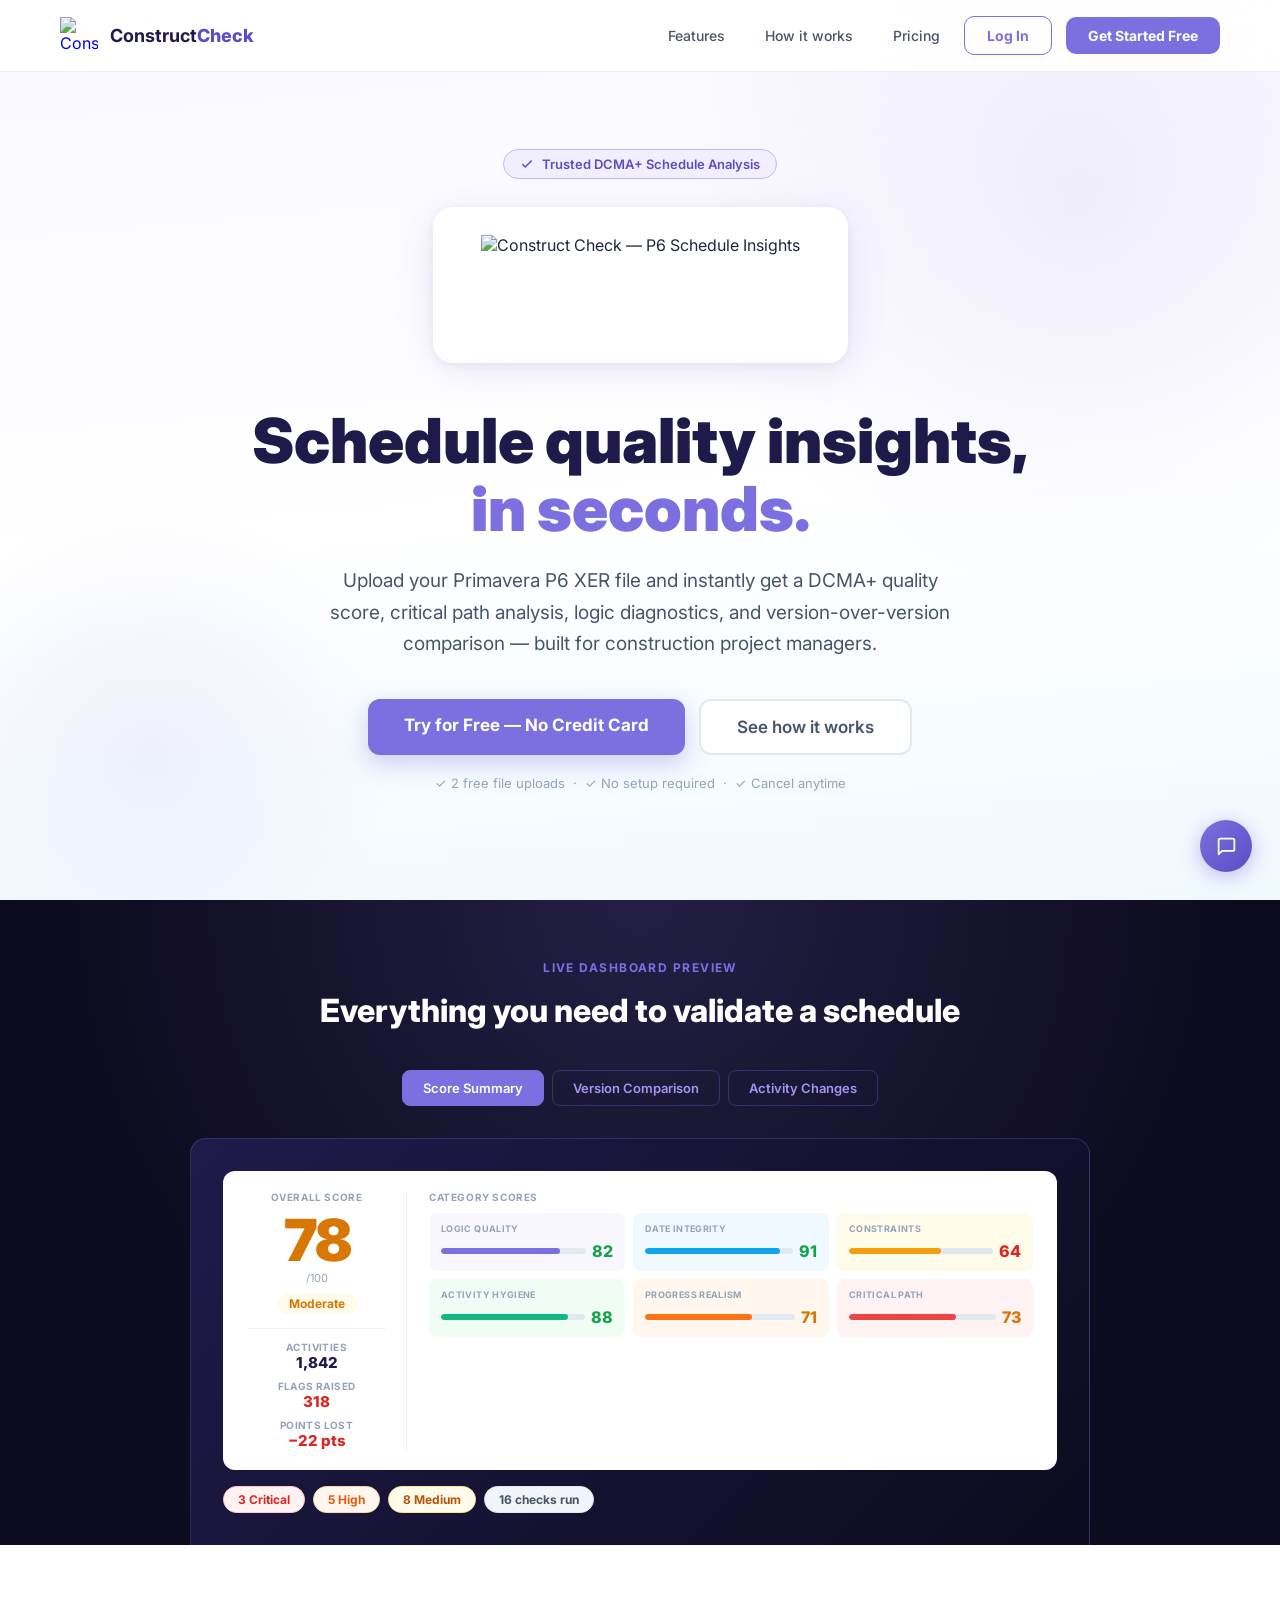
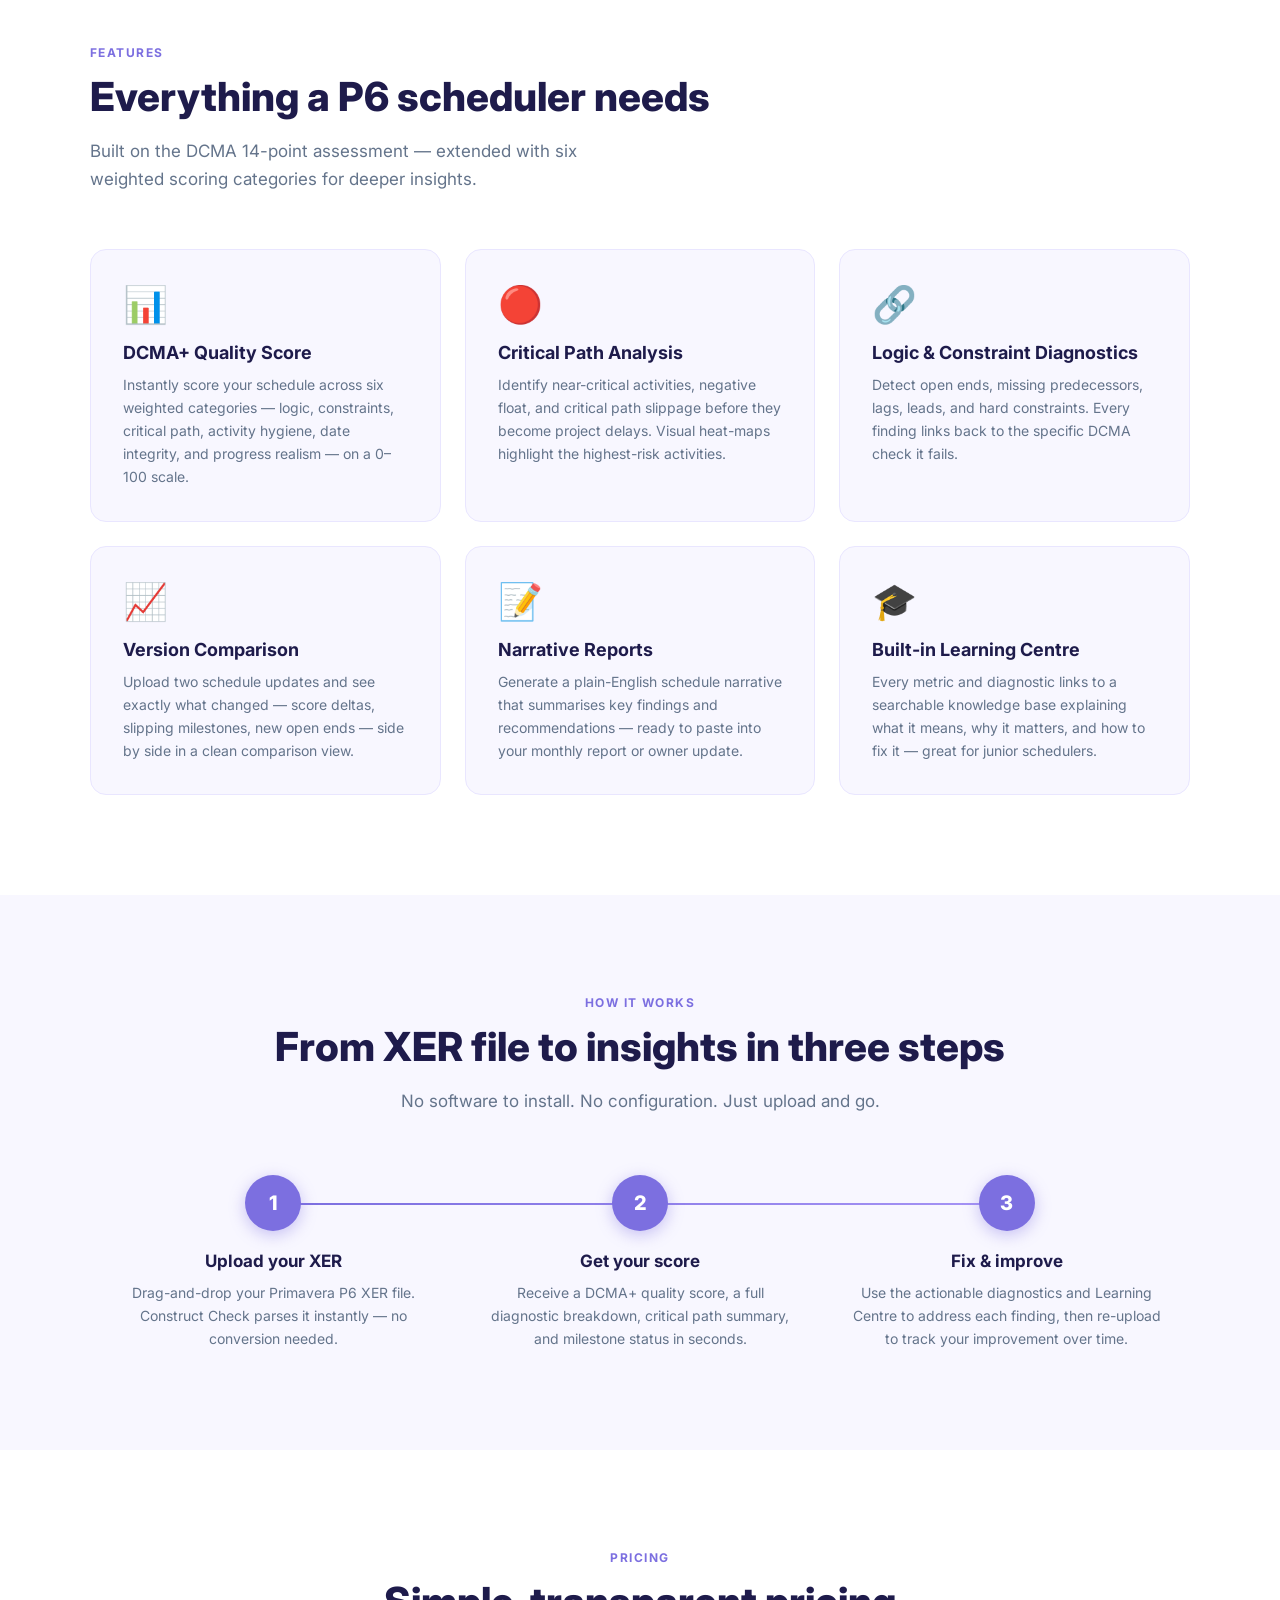
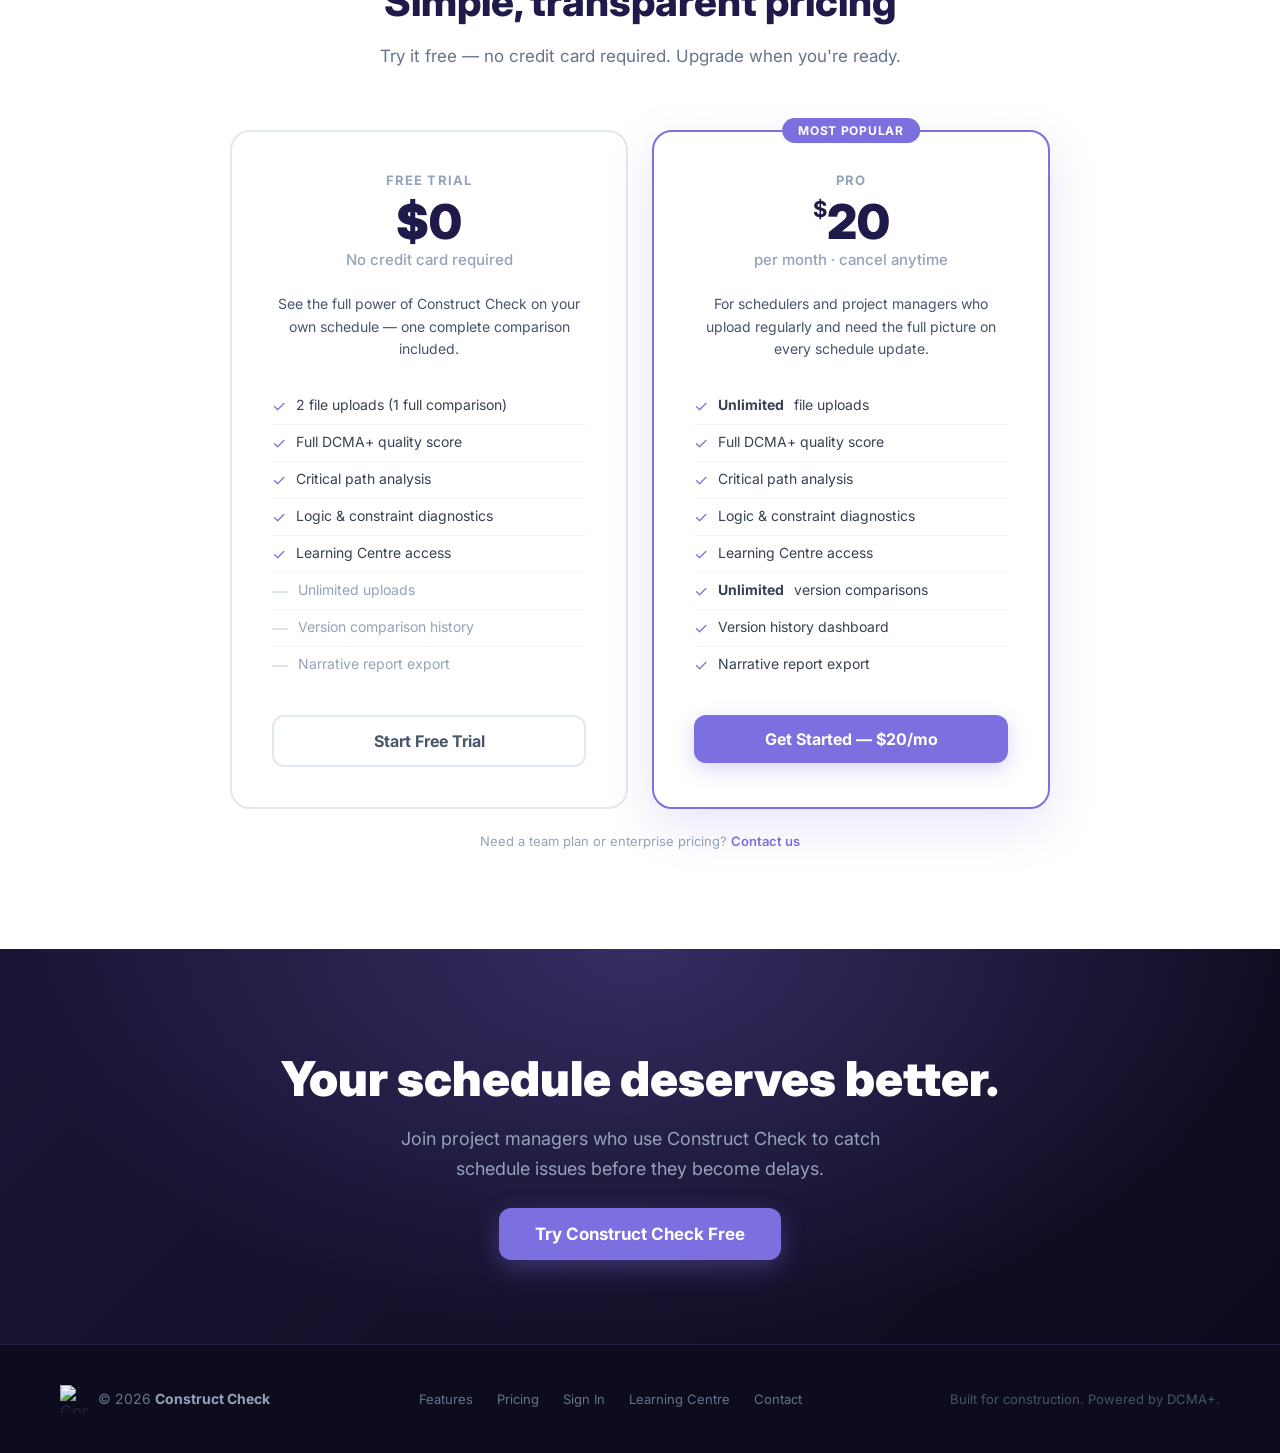
==== commit 4a63885b: "Add floating Feedback Widget — Report an Issue on every page • Floating purple chat-bubble button (b" ====
--- a/index.html
+++ b/index.html
@@ -669,5 +669,6 @@
     });
   }
 </script>
+<script src="js/feedback-widget.js"></script>
 </body>
 </html>
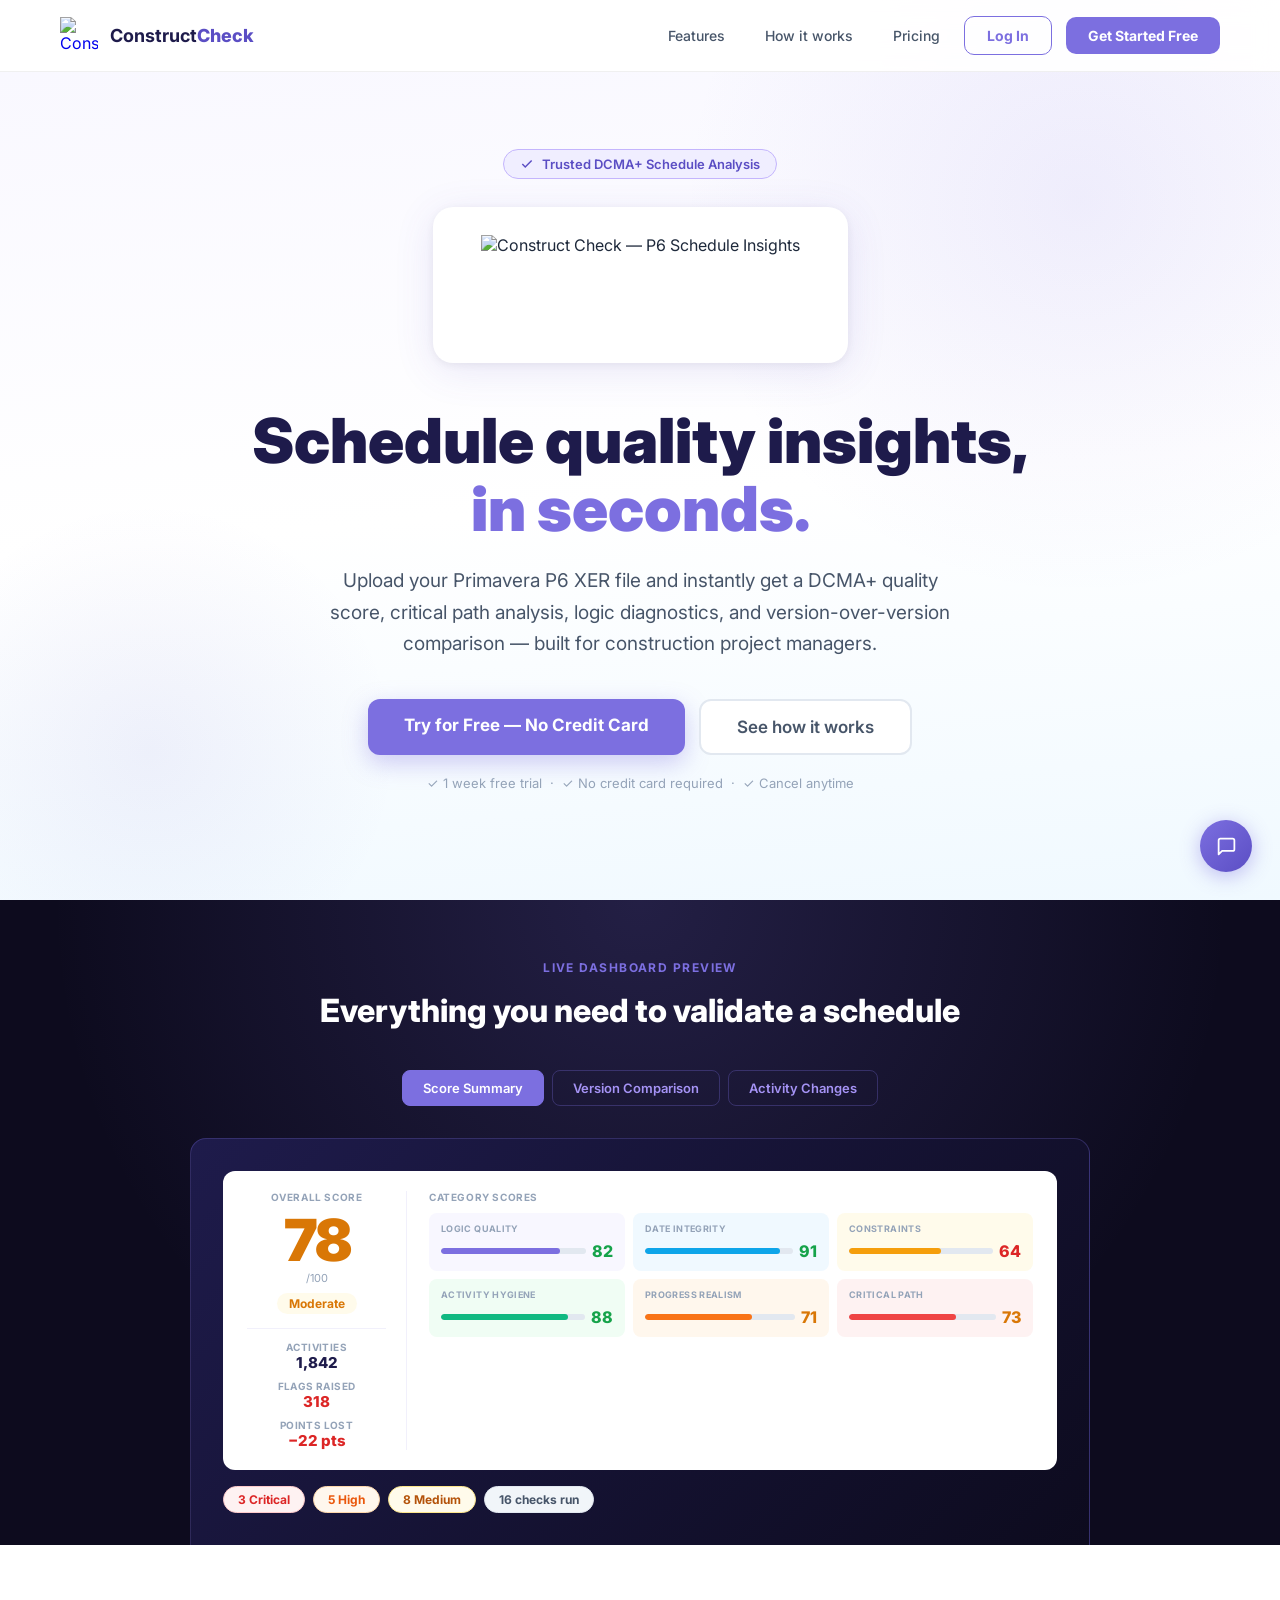
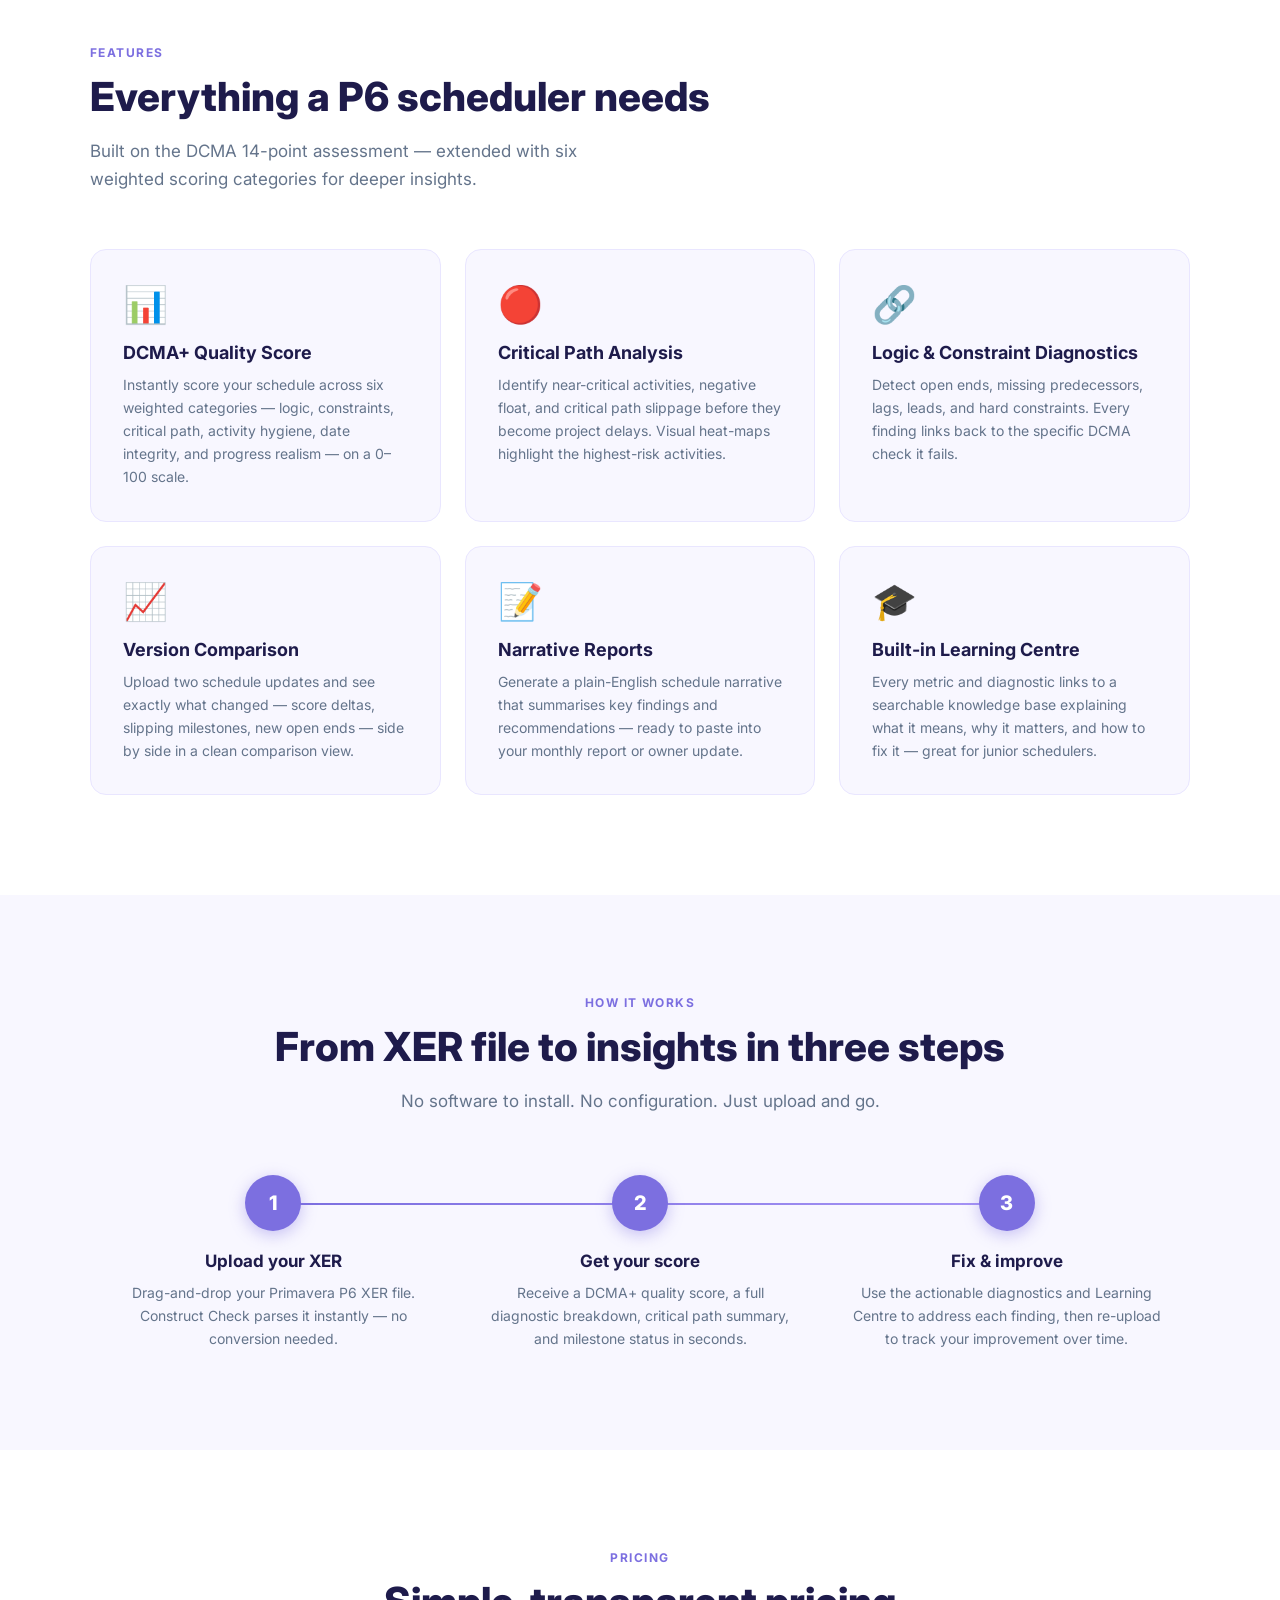
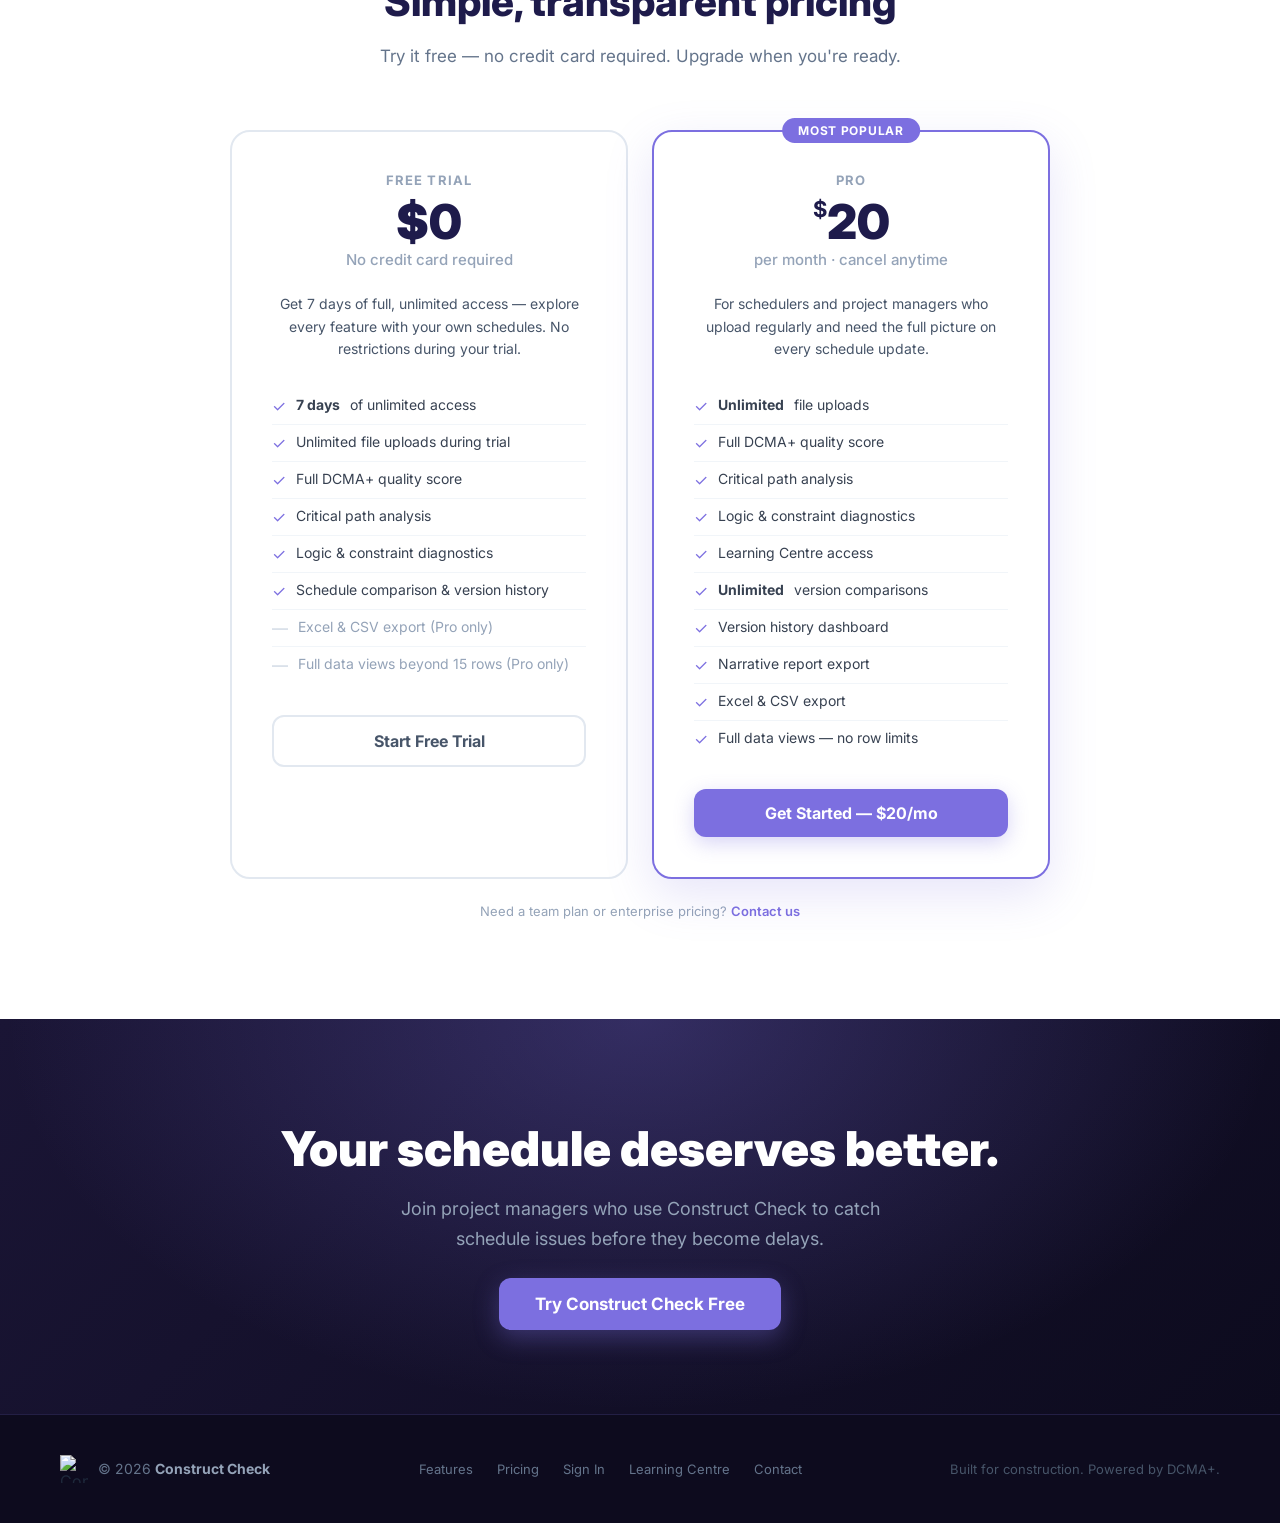
==== commit dc646244: "Implement 1-week free trial + post-trial feature restrictions Trial model: - All new users get 7 ful" ====
--- a/index.html
+++ b/index.html
@@ -305,7 +305,7 @@
     <a href="login.html" class="btn-hero-primary">Try for Free — No Credit Card</a>
     <a href="#how-it-works" class="btn-hero-secondary">See how it works</a>
   </div>
-  <p class="hero-note">✓ 2 free file uploads &nbsp;·&nbsp; ✓ No setup required &nbsp;·&nbsp; ✓ Cancel anytime</p>
+  <p class="hero-note">✓ 1 week free trial &nbsp;·&nbsp; ✓ No credit card required &nbsp;·&nbsp; ✓ Cancel anytime</p>
 </section>
 
 <!-- ── APP PREVIEW ── -->
@@ -594,16 +594,16 @@
         <p class="pricing-plan">Free Trial</p>
         <div class="pricing-price">$0</div>
         <p class="pricing-period">No credit card required</p>
-        <p class="pricing-desc">See the full power of Construct Check on your own schedule — one complete comparison included.</p>
+        <p class="pricing-desc">Get 7 days of full, unlimited access — explore every feature with your own schedules. No restrictions during your trial.</p>
         <ul class="pricing-features">
-          <li><span class="check">✓</span> 2 file uploads (1 full comparison)</li>
+          <li><span class="check">✓</span> <strong>7 days</strong> of unlimited access</li>
+          <li><span class="check">✓</span> Unlimited file uploads during trial</li>
           <li><span class="check">✓</span> Full DCMA+ quality score</li>
           <li><span class="check">✓</span> Critical path analysis</li>
           <li><span class="check">✓</span> Logic &amp; constraint diagnostics</li>
-          <li><span class="check">✓</span> Learning Centre access</li>
-          <li><span class="cross">—</span> <span style="color:#94a3b8">Unlimited uploads</span></li>
-          <li><span class="cross">—</span> <span style="color:#94a3b8">Version comparison history</span></li>
-          <li><span class="cross">—</span> <span style="color:#94a3b8">Narrative report export</span></li>
+          <li><span class="check">✓</span> Schedule comparison &amp; version history</li>
+          <li><span class="cross">—</span> <span style="color:#94a3b8">Excel &amp; CSV export (Pro only)</span></li>
+          <li><span class="cross">—</span> <span style="color:#94a3b8">Full data views beyond 15 rows (Pro only)</span></li>
         </ul>
         <a href="login.html" class="btn-pricing btn-pricing-outline">Start Free Trial</a>
       </div>
@@ -623,6 +623,8 @@
           <li><span class="check">✓</span> <strong>Unlimited</strong> version comparisons</li>
           <li><span class="check">✓</span> Version history dashboard</li>
           <li><span class="check">✓</span> Narrative report export</li>
+          <li><span class="check">✓</span> Excel &amp; CSV export</li>
+          <li><span class="check">✓</span> Full data views — no row limits</li>
         </ul>
         <a href="login.html" class="btn-pricing btn-pricing-solid">Get Started — $20/mo</a>
       </div>
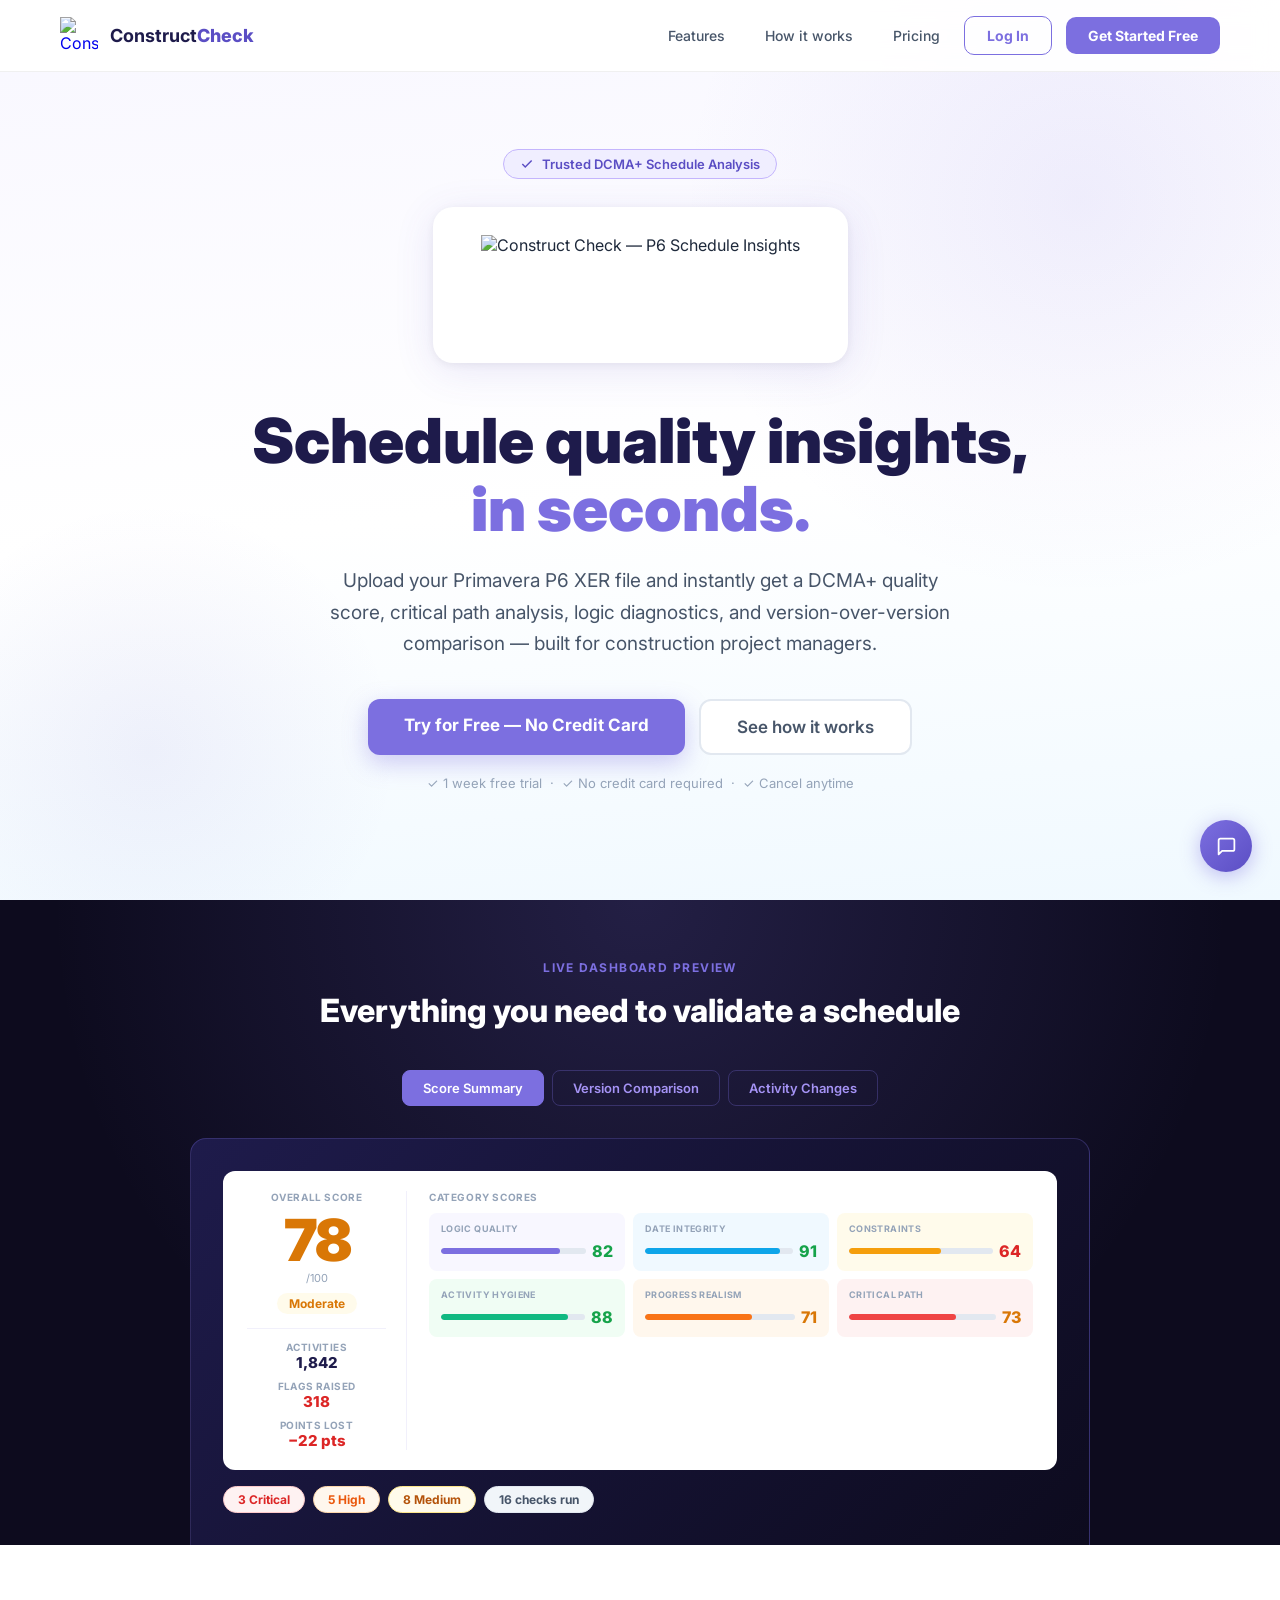
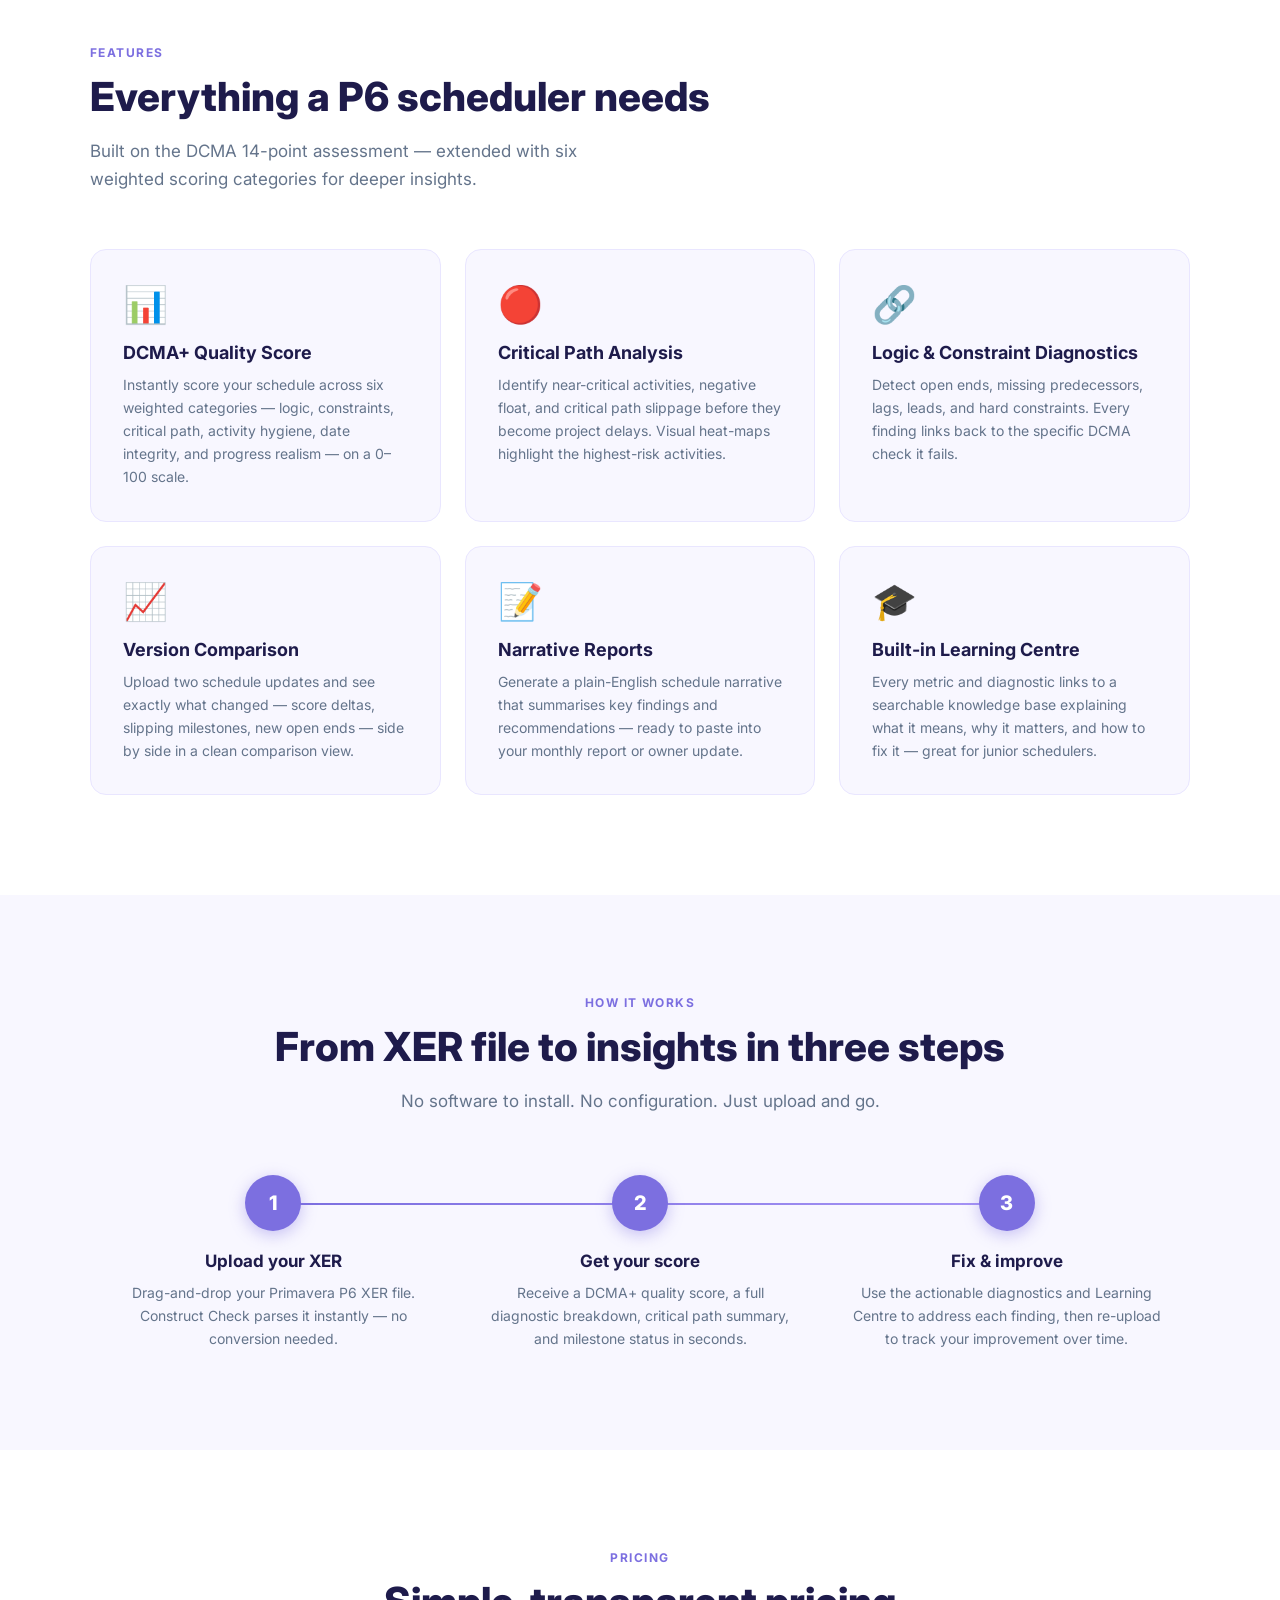
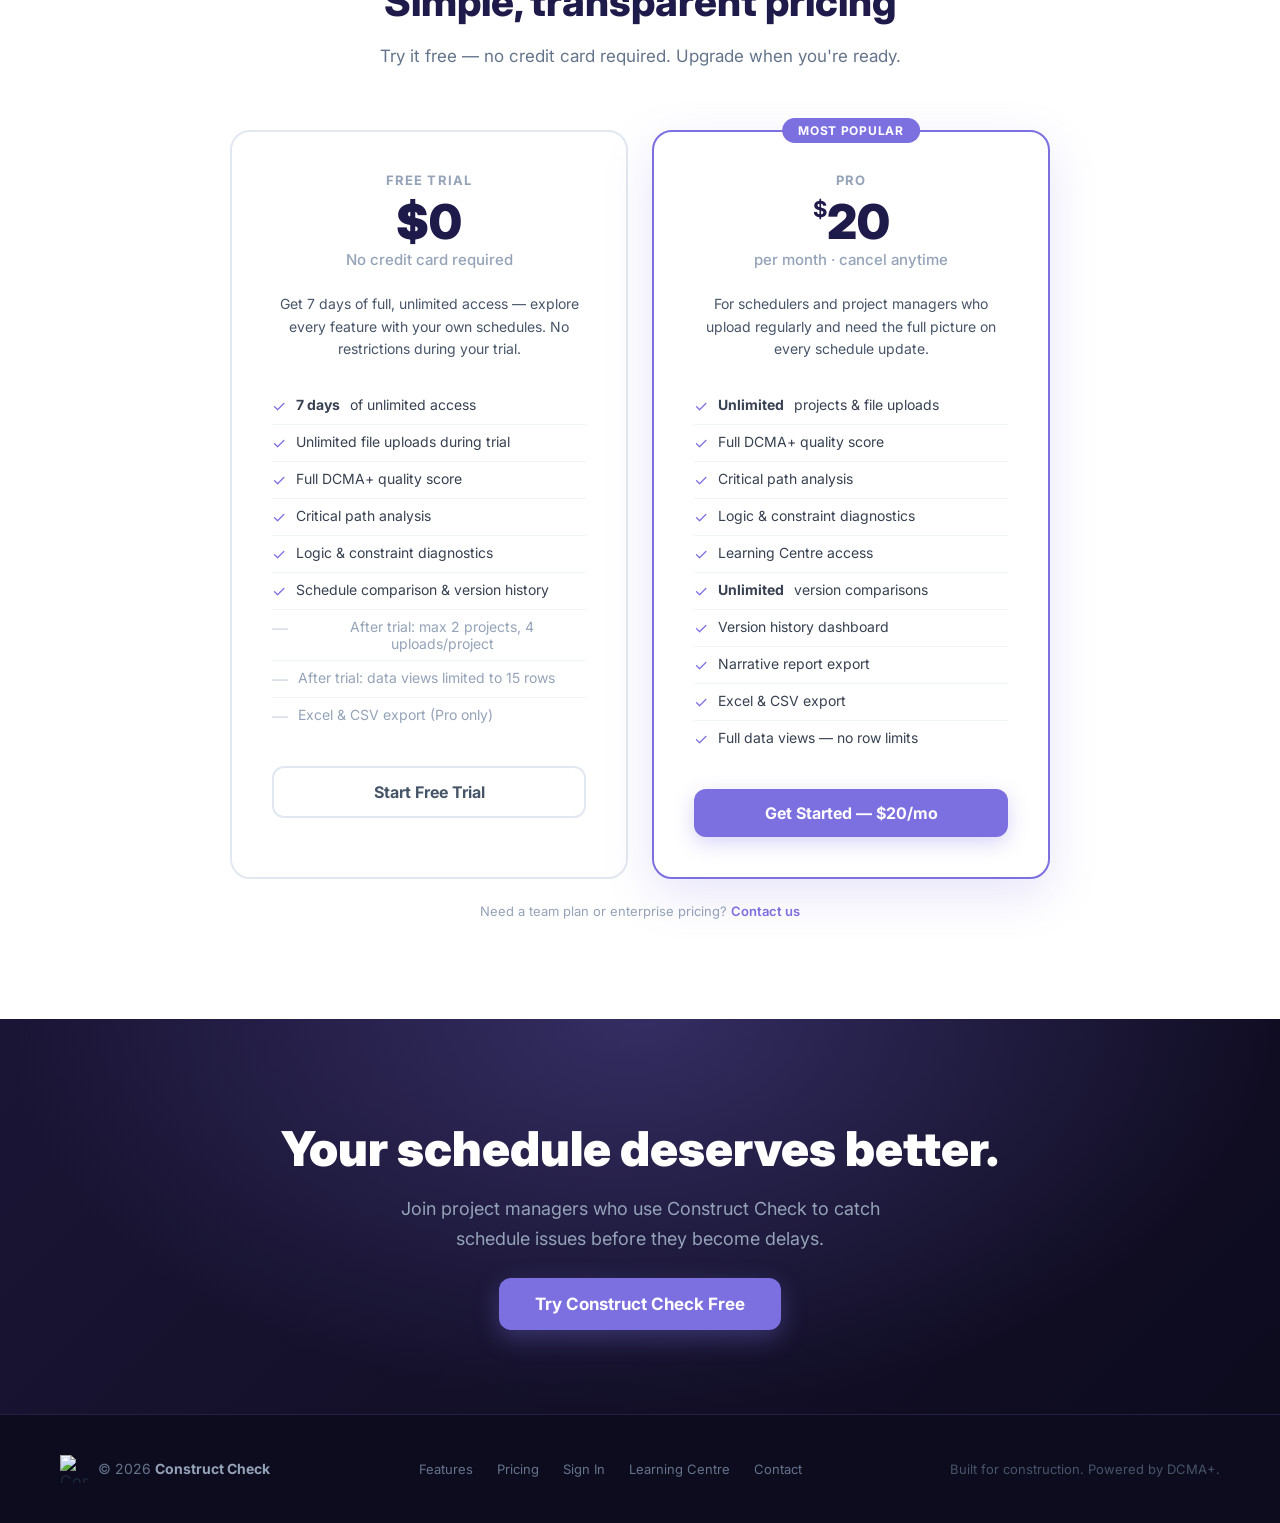
==== commit d0d25397: "Add post-trial free-tier limits: 2 projects, 4 uploads per project After the 1-week trial expires, f" ====
--- a/index.html
+++ b/index.html
@@ -602,8 +602,9 @@
           <li><span class="check">✓</span> Critical path analysis</li>
           <li><span class="check">✓</span> Logic &amp; constraint diagnostics</li>
           <li><span class="check">✓</span> Schedule comparison &amp; version history</li>
+          <li><span class="cross">—</span> <span style="color:#94a3b8">After trial: max 2 projects, 4 uploads/project</span></li>
+          <li><span class="cross">—</span> <span style="color:#94a3b8">After trial: data views limited to 15 rows</span></li>
           <li><span class="cross">—</span> <span style="color:#94a3b8">Excel &amp; CSV export (Pro only)</span></li>
-          <li><span class="cross">—</span> <span style="color:#94a3b8">Full data views beyond 15 rows (Pro only)</span></li>
         </ul>
         <a href="login.html" class="btn-pricing btn-pricing-outline">Start Free Trial</a>
       </div>
@@ -615,7 +616,7 @@
         <p class="pricing-period">per month · cancel anytime</p>
         <p class="pricing-desc">For schedulers and project managers who upload regularly and need the full picture on every schedule update.</p>
         <ul class="pricing-features">
-          <li><span class="check">✓</span> <strong>Unlimited</strong> file uploads</li>
+          <li><span class="check">✓</span> <strong>Unlimited</strong> projects &amp; file uploads</li>
           <li><span class="check">✓</span> Full DCMA+ quality score</li>
           <li><span class="check">✓</span> Critical path analysis</li>
           <li><span class="check">✓</span> Logic &amp; constraint diagnostics</li>
